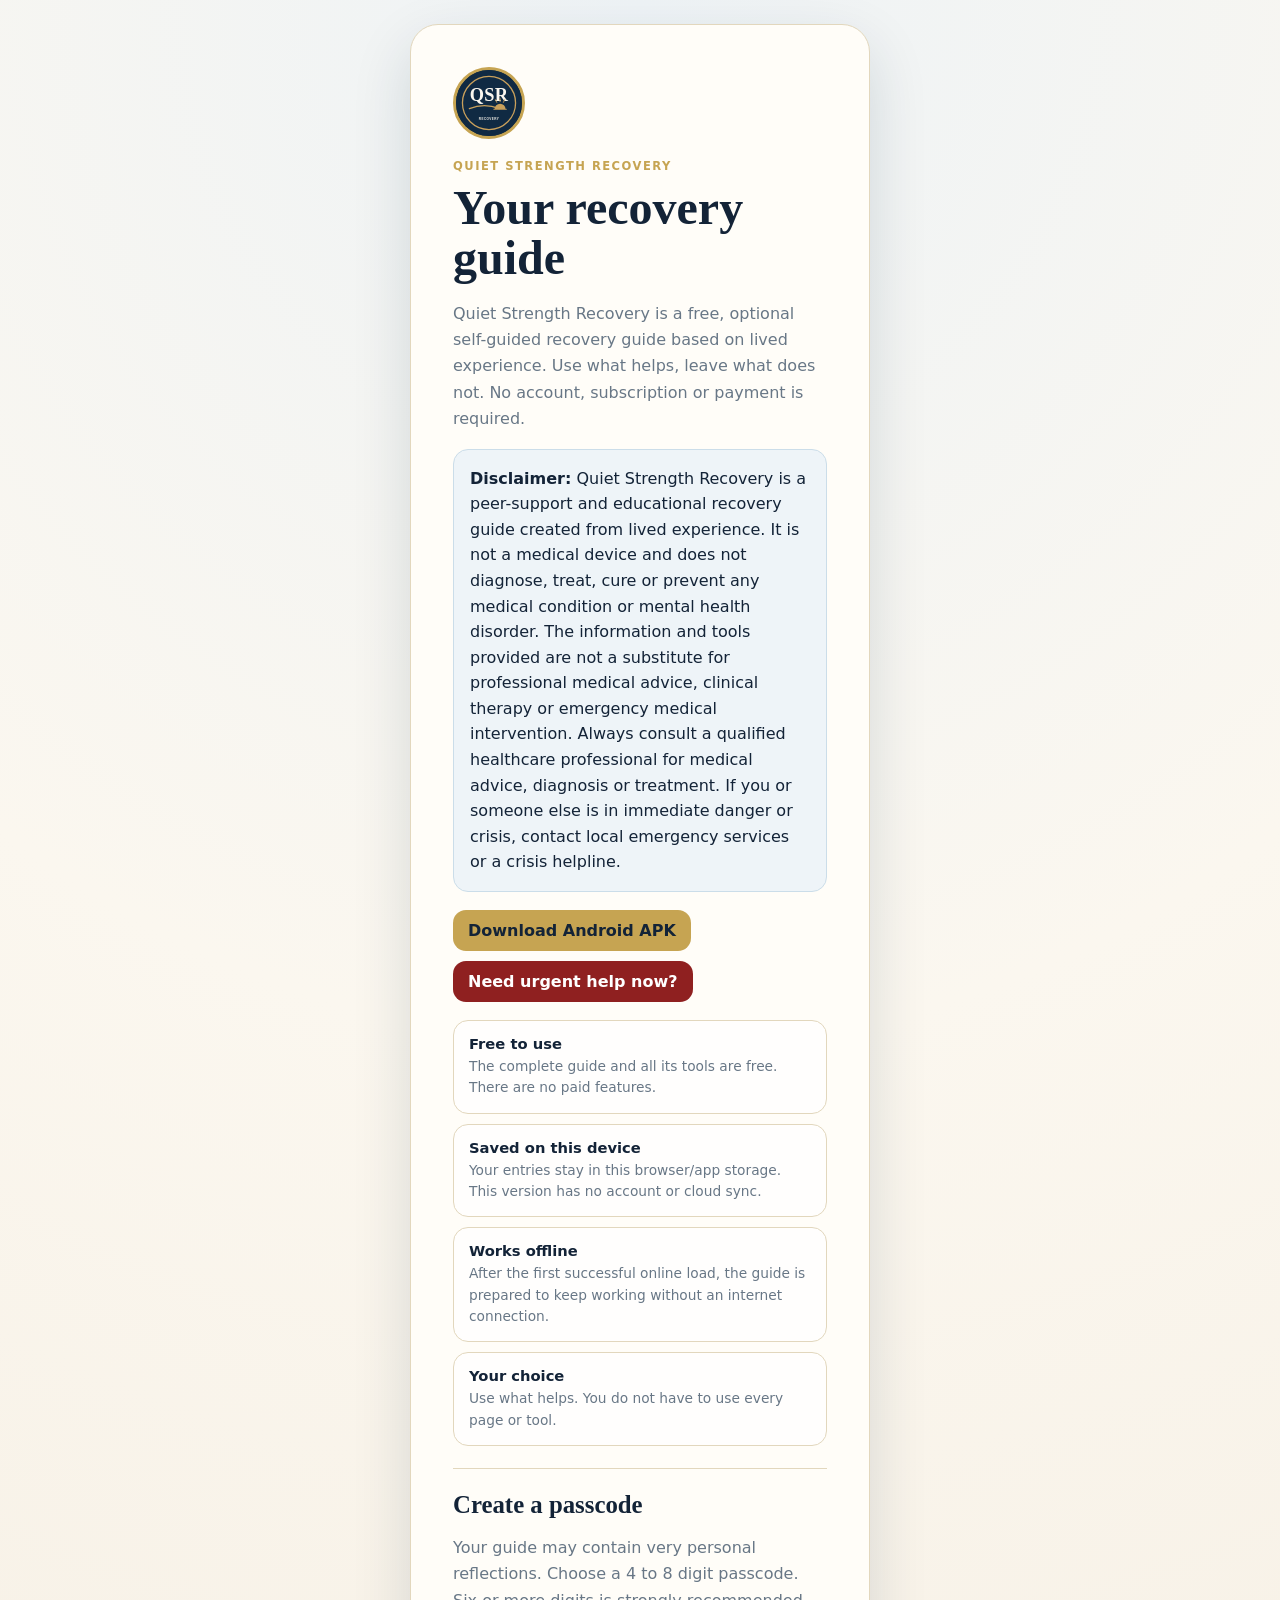
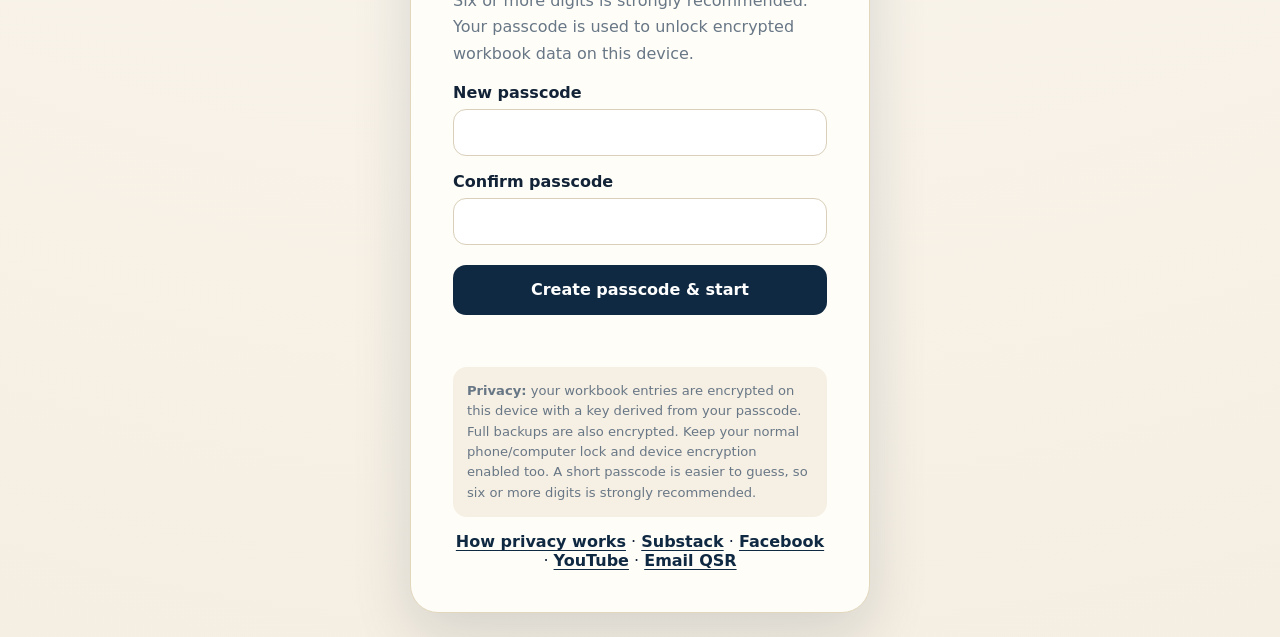
==== index.html @ 04037af2 "Open source QSR and add F-Droid metadata" ====
<!doctype html>
<html lang="en">
<head>
  <meta charset="utf-8" />
  <meta name="viewport" content="width=device-width, initial-scale=1, viewport-fit=cover" />
  <meta name="theme-color" content="#102A43" />
  <meta name="description" content="A free, optional self-guided recovery guide based on lived experience, with private on-device reflections, daily check-ins and practical tools." />
  <meta name="robots" content="index,follow" />
  <meta property="og:type" content="website" />
  <meta property="og:title" content="Quiet Strength Recovery — Free Recovery Guide" />
  <meta property="og:description" content="A free, optional self-guided recovery guide based on lived experience. Use what helps, leave what does not, at your own pace." />
  <meta name="twitter:card" content="summary" />
  <meta name="twitter:title" content="Quiet Strength Recovery — Free Recovery Guide" />
  <meta name="twitter:description" content="A free, optional self-guided recovery guide based on lived experience. Use what helps, leave what does not, at your own pace." />
  <meta name="referrer" content="no-referrer" />
  <title>Quiet Strength Recovery | Free Recovery Guide</title>
  <link rel="manifest" href="manifest.webmanifest" />
  <link rel="icon" href="assets/icon.svg" />
  <link rel="apple-touch-icon" href="assets/icon-192.png" />
  <link rel="stylesheet" href="styles.css" />
</head>
<body>
  <div id="app"></div>
  <noscript>This app needs JavaScript enabled.</noscript>
  <script src="app.js"></script>
</body>
</html>
---- styles.css ----
:root{
  --navy:#102942;--navy2:#173b5f;--ink:#132337;--muted:#687786;--cream:#fbf7ef;--paper:#fffdf8;
  --gold:#c6a452;--line:#e2d7bd;--blue:#e9f2f7;--green:#edf4ec;--rose:#f7ecec;--lav:#f1edf7;--sand:#f6efe3;
  --shadow:0 12px 32px rgba(16,41,66,.09);--radius:20px
}
*{box-sizing:border-box}html,body{margin:0;min-height:100%;background:var(--cream);color:var(--ink);font-family:Inter,ui-sans-serif,system-ui,-apple-system,BlinkMacSystemFont,"Segoe UI",sans-serif}
button,input,textarea,select{font:inherit}button{cursor:pointer}a{color:inherit}.app-shell{min-height:100vh;padding-bottom:88px}
.topbar{position:sticky;top:0;z-index:30;display:flex;align-items:center;justify-content:space-between;gap:12px;padding:14px clamp(16px,4vw,34px);background:rgba(251,247,239,.95);backdrop-filter:blur(14px);border-bottom:1px solid rgba(198,164,82,.22)}
.brand{display:flex;align-items:center;gap:12px;text-decoration:none}.brand-mark{width:42px;height:42px;border-radius:50%;display:grid;place-items:center;background:var(--navy);color:#fff;font-weight:800;letter-spacing:.5px;border:2px solid var(--gold);overflow:hidden}.brand-mark img{width:100%;height:100%;display:block;object-fit:cover}
.brand-title{font-family:Georgia,"Times New Roman",serif;font-weight:700;font-size:1.05rem;line-height:1.05}.brand-sub{font-size:.72rem;color:var(--muted);margin-top:3px}.top-actions{display:flex;align-items:center;gap:8px}.status-pill{font-size:.74rem;padding:7px 10px;border-radius:999px;background:#fff;border:1px solid var(--line);white-space:nowrap}.status-dot{display:inline-block;width:7px;height:7px;border-radius:50%;background:#4f7c50;margin-right:6px}
main{width:min(1140px,100%);margin:0 auto;padding:clamp(20px,4vw,46px)}.hero{background:linear-gradient(135deg,var(--navy),#1b4a74);color:#fff;border-radius:28px;padding:clamp(28px,6vw,64px);box-shadow:var(--shadow);position:relative;overflow:hidden}.hero:after{content:"";position:absolute;width:260px;height:260px;border-radius:50%;border:1px solid rgba(198,164,82,.42);right:-80px;top:-80px}.eyebrow{font-size:.72rem;font-weight:800;letter-spacing:.13em;text-transform:uppercase;color:var(--gold);margin-bottom:10px}.hero h1,.page-head h1{font-family:Georgia,"Times New Roman",serif;margin:.1em 0 .28em;line-height:1.05}.hero h1{font-size:clamp(2.25rem,7vw,4.7rem)}.hero p{max-width:720px;font-size:clamp(1rem,2.5vw,1.18rem);line-height:1.7;color:#e7eef4}.hero-quote{margin-top:20px;font-family:Georgia,"Times New Roman",serif;font-size:clamp(1.2rem,3vw,1.6rem);max-width:760px}.hero-actions{display:flex;flex-wrap:wrap;gap:10px;margin-top:24px}.hero-btn{padding:12px 16px;border-radius:13px;text-decoration:none;font-weight:800;background:#fff;color:var(--navy)}.hero-btn.alt{background:transparent;color:#fff;border:1px solid rgba(255,255,255,.38)}
.grid{display:grid;grid-template-columns:repeat(12,1fr);gap:16px;margin-top:20px}.card{background:var(--paper);border:1px solid var(--line);border-radius:var(--radius);padding:20px;box-shadow:0 7px 22px rgba(16,41,66,.05)}.card h2,.card h3{margin-top:0}.action-card{grid-column:span 4;min-height:165px;display:flex;flex-direction:column;justify-content:space-between;transition:.18s ease;text-decoration:none}.action-card:hover{transform:translateY(-2px);box-shadow:var(--shadow)}.action-card.primary{background:var(--navy);color:#fff;border-color:var(--navy)}.action-card.soft-blue{background:var(--blue)}.action-card.soft-green{background:var(--green)}.action-card.soft-lav{background:var(--lav)}.action-card.soft-rose{background:var(--rose)}.action-card.soft-sand{background:var(--sand)}.action-icon{font-size:1.5rem}.card-title{font-family:Georgia,"Times New Roman",serif;font-size:1.35rem;font-weight:700;margin:.25rem 0}.card-copy{color:var(--muted);font-size:.9rem;line-height:1.55}.primary .card-copy{color:#d8e4ee}.arrow{font-weight:800;color:var(--gold)}
.section-title{margin:42px 0 14px;font-family:Georgia,"Times New Roman",serif;font-size:1.8rem}.page-head{margin-bottom:24px}.page-head h1{font-size:clamp(2rem,6vw,3.5rem)}.page-head p{color:var(--muted);font-size:1rem;line-height:1.7;max-width:820px}.toolbar{display:flex;gap:10px;flex-wrap:wrap;margin:18px 0}.btn{border:0;border-radius:13px;padding:11px 15px;font-weight:750;background:var(--navy);color:#fff;text-decoration:none;display:inline-block}.btn.secondary{background:#fff;color:var(--ink);border:1px solid var(--line)}.btn.danger{background:#8f2f2f}.btn.gold{background:var(--gold);color:var(--ink)}.field{margin:16px 0}.field label{display:block;font-weight:800;margin-bottom:7px}.field small{display:block;color:var(--muted);margin:4px 0 8px;line-height:1.5}.field input,.field textarea,.field select{width:100%;border:1px solid #d9cfba;background:#fff;border-radius:13px;padding:13px;color:var(--ink);outline:none;transition:border .15s,box-shadow .15s}.field textarea{min-height:110px;resize:vertical;line-height:1.5}.field input:focus,.field textarea:focus,.field select:focus{border-color:var(--gold);box-shadow:0 0 0 3px rgba(198,164,82,.18)}
.tool-grid{display:grid;grid-template-columns:repeat(2,minmax(0,1fr));gap:16px}.brave-step{display:grid;grid-template-columns:52px 1fr;gap:13px;align-items:start}.brave-letter{width:48px;height:48px;border-radius:50%;display:grid;place-items:center;background:var(--navy);color:#fff;font-family:Georgia,serif;font-size:1.4rem;font-weight:800}.choice-grid{display:grid;grid-template-columns:repeat(2,minmax(0,1fr));gap:12px}.choice{border:1px solid var(--line);border-radius:15px;padding:14px;background:#fff}.choice input{margin-right:8px}.choice.checked{border-color:var(--gold);background:var(--sand)}.feeling-grid{di
splay:grid;grid-template-columns:repeat(3,1fr);gap:10px}.feeling-btn{padding:14px;border:1px solid var(--line);border-radius:14px;background:#fff;font-weight:800}.feeling-btn.active{background:var(--navy);color:#fff;border-color:var(--navy)}.subfeelings,.chip-row{display:flex;flex-wrap:wrap;gap:8px;margin-top:12px}.chip{border:1px solid var(--line);background:#fff;border-radius:999px;padding:8px 11px}.chip.active{background:var(--gold);border-color:var(--gold);color:#132337}.balance-layout{display:grid;grid-template-columns:minmax(300px,.9fr) minmax(300px,1.1fr);gap:24px;align-items:center}.wheel-wrap{display:grid;place-items:center}.wheel{width:min(100%,390px);aspect-ratio:1}.wheel text{font-size:10px;fill:var(--ink);font-weight:700}.wheel .ring{fill:none;stroke:#d8cfbd;stroke-width:1}.wheel .spoke{stroke:#d8cfbd;stroke-width:1}.wheel .shape{fill:rgba(16,41,66,.20);stroke:var(--navy);stroke-width:2}.wheel .point{fill:var(--gold);stroke:var(--navy);stroke-width:1.2}.balance-row{display:grid;grid-template-columns:130px 1fr 42px;align-items:center;gap:12px;margin:12px 0}.balance-row input[type=range]{width:100%;accent-color:var(--navy)}.balance-num{font-weight:800;text-align:center;background:#fff;border:1px solid var(--line);border-radius:10px;padding:6px}
.support-map{position:relative;min-height:650px;margin-top:20px}.support-center{position:absolute;left:50%;top:50%;transform:translate(-50%,-50%);width:150px;height:150px;border-radius:50%;display:grid;place-items:center;text-align:center;background:var(--navy);color:#fff;border:3px solid var(--gold);z-index:2;font-family:Georgia,serif}.support-node{position:absolute;width:220px}.node-1{left:50%;top:2%;transform:translateX(-50%)}.node-2{right:3%;top:18%}.node-3{right:0;top:43%}.node-4{right:12%;bottom:5%}.node-5{left:12%;bottom:5%}.node-6{left:0;top:43%}.node-7{left:3%;top:18%}.node-8{left:50%;bottom:0;transform:translateX(-50%)}.support-node input{width:100%;border:1px solid var(--line);background:#fff;border-radius:13px;padding:12px}.support-node label{display:block;font-size:.78rem;font-weight:800;margin:0 0 6px}.list{display:grid;gap:10px}.list-item{display:flex;justify-content:space-between;align-items:center;gap:12px;padding:15px 17px;background:#fff;border:1px solid var(--line);border-radius:14px;text-decoration:none}.list-item:hover{border-color:var(--gold)}.list-number{width:32px;height:32px;border-radius:50%;display:grid;place-items:center;background:var(--navy);color:#fff;font-weight:800;flex:0 0 auto}.list-main{flex:1}.list-title{font-weight:800}.list-meta{font-size:.8rem;color:var(--muted);margin-top:3px}.notice{padding:16px;border-radius:15px;background:#eef4f8;border:1px solid #cbdde9;line-height:1.6;color:var(--ink)}.safety{background:var(--navy);color:#fff;border-radius:16px;padding:16px;line-height:1.55}.quote{font-family:Georgia,"Times New Roman",serif;font-size:1.25rem;border-left:4px solid var(--gold);padding-left:16px;line-height:1.5}.mini-quote{font-family:Georgia,"Times New Roman",serif;font-size:1.05rem;line-height:1.55}.divider{height:1px;background:var(--line);margin:22px 0}.tag{display:inline-flex;align-items:center;border-radius:999px;background:var(--green);padding:6px 9px;font-size:.75rem;font-weight:800;margin:3px}.tag.amber{background:var(--sand)}.tag.red{background:var(--rose)}
.dashboard{display:grid;grid-template-columns:1.15fr .85fr;gap:16px;margin-top:20px}.dash-stack{display:grid;gap:16px}.snapshot{background:var(--paper);border:1px solid var(--line);border-radius:var(--radius);padding:20px}.snapshot h3{font-family:Georgia,serif;font-size:1.4rem;margin:0 0 6px}.snapshot-value{font-size:1.4rem;font-weight:850;margin:12px 0}.empty{color:var(--muted);line-height:1.6}.recent-links{display:flex;flex-wrap:wrap;gap:8px;margin-top:12px}.recent-link{padding:9px 11px;border-radius:999px;border:1px solid var(--line);background:#fff;text-decoration:none;font-size:.84rem;font-weight:750}.progress-free{padding:14px;border-radius:15px;background:var(--green);line-height:1.6}.history-card{display:grid;grid-template-columns:110px 1fr auto;gap:14px;align-items:center;padding:15px 17px;background:#fff;border:1px solid var(--line);border-radius:14px;text-decoration:none}.history-date{font-weight:850}.history-summary{color:var(--muted);font-size:.88rem;white-space:nowrap;overflow:hidden;text-overflow:ellipsis}.page-grid{display:grid;grid-template-columns:repeat(2,minmax(0,1fr));gap:16px}.info-panel{padding:18px;border-radius:16px;background:#fff;border:1px solid var(--line)}.info-panel h3{font-family:Georgia,serif;margin-top:0}.info-panel p,.info-panel li{line-height:1.6}.sequence{display:flex;gap:7px;flex-wrap:wrap;align-items:center;margin:14px 0}.sequence span{padding:9px 11px;border-radius:999px;background:var(--blue);font-weight:800;font-size:.8rem}.sequence b{color:var(--gold)}.roles-grid,.values-grid{display:grid;grid-template-columns:repeat(2,minmax(0,1fr));gap:12px}.role-card{border:1px solid var(--line);background:#fff;border-radius:15px;padding:15px}.role-card h4{margin:0 0 7px;font-family:Georgia,serif;font-size:1.15rem}.role-card p{margin:0;color:var(--muted);font-size:.88rem;line-height:1.5}.category-grid{display:grid;grid-template-columns:repeat(2,minmax(0,1fr));gap:12px}.category-box{background:#fff;border:1px solid var(--line);border-radius:14px;padding:14px}.category-box label{font-weight:800;display:block;margin-bottom:7px}.category-box input{width:100%;border:0;border-top:1px solid var(--line);padding:10px 0 0;outline:none;background:transparent}.ground-options{display:grid;grid-template-columns:repeat(2,minmax(0,1fr));gap:12px}.ground-card{border:1px solid var(--line);border-radius:15px;padding:15px;background:#fff}.ground-card h4{margin:0 0 7px}.ground-card p{margin:0;color:var(--muted);line-height:1.5}.help-now{background:linear-gradient(135deg,#6f2525,#934444);color:#fff;border-radius:24px;padding:26px}.help-now h2{font-family:Georgia,serif;font-size:2rem;margin-top:0}.help-now p{line-height:1.65}.help-actions{display:grid;grid-template-columns:repeat(2,minmax(0,1fr));gap:12px;margin-top:18px}.help-action{background:#fff;color:var(--ink);border-radius:14px;padding:15px;text-decoration:none;font-weight:800}.help-action small{display:block;color:var(--muted);font-weight:500;margin-top:4px;line-height:1.4}.pdf-frame{width:100%;height:75vh;border:1px solid var(--line);border-radius:18px;background:#fff}
.bottom-nav{position:fixed;bottom:0;left:0;right:0;z-index:40;display:grid;grid-template-columns:repeat(5,1fr);background:rgba(255,253,248,.97);backdrop-filter:blur(14px);border-top:1px solid var(--line);padding:8px max(8px,env(safe-area-inset-right)) calc(8px + env(safe-area-inset-bottom)) max(8px,env(safe-area-inset-left))}.nav-btn{text-decoration:none;text-align:center;font-size:.7rem;color:var(--muted);padding:7px 3px;border-radius:12px}.nav-btn b{display:block;font-size:1.15rem;margin-bottom:3px}.nav-btn.active{background:var(--navy);color:#fff}.footer{margin:42px 0 70px;color:var(--muted);font-size:.8rem;text-align:center;line-height:1.6}
@media(max-width:880px){.action-card{grid-column:span 6}.tool-grid,.dashboard,.balance-layout,.page-grid{grid-template-columns:1fr}.support-map{min-height:auto;display:grid;grid-template-columns:1fr;gap:10px}.support-center,.support-node{position:static;transform:none;width:auto}.support-center{height:auto;border-radius:18px;padding:18px}.roles-grid,.values-grid,.category-grid,.ground-options{grid-template-columns:1fr 1fr}.feeling-grid{grid-template-columns:repeat(2,1fr)}}
@media(max-width:560px){main{padding:18px 14px 30px}.topbar{padding:10px 12px}.brand-sub{display:none}.status-pill{font-size:.64rem;padding:6px 8px}.action-card{grid-column:span 12}.hero{border-radius:22px;padding:28px 20px}.choice-grid,.roles-grid,.values-grid,.category-grid,.ground-options,.help-actions{grid-template-columns:1fr}.balance-row{grid-template-columns:92px 1fr 38px}.history-card{grid-template-columns:1fr auto}.history-summary{grid-column:1/-1}.top-actions .btn{display:none}}
@media print{.topbar,.bottom-nav,.toolbar{display:none!important}.app-shell{padding:0}main{width:100%;padding:0}.card{box-shadow:none}}

/* v1.0 daily archive + accessibility */
.complete-panel{margin-top:26px;padding:20px;border:2px solid var(--gold);border-radius:18px;background:linear-gradient(135deg,#fffaf0,var(--sand));display:flex;align-items:center;justify-content:space-between;gap:18px}.complete-panel h3{margin:.1rem 0 .4rem;font-family:Georgia,serif;font-size:1.45rem}.complete-panel p{margin:0;color:var(--muted);line-height:1.55;max-width:680px}
.history-card.completed{border-left:5px solid #5b8159}.history-date small{display:block;color:var(--muted);font-weight:500;font-size:.72rem;margin-top:4px}.history-status{display:inline-block;border-radius:999px;padding:5px 8px;font-size:.7rem;font-weight:850;margin-bottom:5px}.history-status.done{background:var(--green)}.history-status.draft{background:var(--sand)}.history-actions{display:flex;gap:8px;flex-wrap:wrap;justify-content:flex-end}.history-actions .btn{padding:8px 10px;font-size:.78rem}.archive-search{max-width:620px}
.daily-report{background:#fff;border:1px solid var(--line);border-radius:24px;padding:clamp(22px,5vw,52px);box-shadow:var(--shadow);max-width:880px;margin:0 auto}.report-brand{display:flex;gap:16px;align-items:center;padding-bottom:18px;border-bottom:2px solid var(--gold)}.report-brand h2{font-family:Georgia,serif;font-size:2rem;margin:0}.report-meta{display:flex;flex-wrap:wrap;justify-content:space-between;gap:8px;padding:16px 0;border-bottom:1px solid var(--line);color:var(--muted)}.report-meta strong{color:var(--ink)}.report-block{padding:17px 0;border-bottom:1px solid var(--line)}.report-block h3{font-family:Georgia,serif;margin:0 0 8px;font-size:1.15rem}.report-block p{margin:0;line-height:1.7;white-space:normal}.report-block ol{margin:.4rem 0 0;padding-left:1.3rem;line-height:1.8}.report-chips{display:flex;flex-wrap:wrap;gap:7px}.report-chips span{padding:7px 9px;border-radius:999px;background:var(--sand);font-size:.8rem;font-weight:750}.report-footer{padding-top:22px;font-family:Georgia,serif;font-size:1.12rem;text-align:center;color:var(--navy)}
html[data-textsize="large"]{font-size:112.5%}html[data-textsize="xlarge"]{font-size:125%}.high-contrast{--ink:#000;--muted:#333;--cream:#fff;--paper:#fff;--line:#777;--navy:#06192b;--gold:#9b7412}.high-contrast input,.high-contrast textarea,.high-contrast .card,.high-contrast .snapshot{border-width:2px}
@media(prefers-reduced-motion:reduce){*{scroll-behavior:auto!important;transition:none!important;animation:none!important}}
@media(max-width:700px){.complete-panel{align-items:stretch;flex-direction:column}.complete-panel .btn{width:100%}.history-actions{justify-content:flex-start}.report-meta{flex-direction:column}}
@media print{body{background:#fff}.daily-report{border:0;box-shadow:none;max-width:none;padding:0}.footer{display:none!important}.page-head{display:none}.no-print{display:none!important}}


/* v1.1 — always-available workbook Previous / Next navigation */
.workbook-pager{margin:28px 0 18px;padding:14px;border:1px solid var(--line);border-radius:18px;background:rgba(255,253,248,.98);box-shadow:0 8px 24px rgba(16,41,66,.08)}
.pager-progress{text-align:center;color:var(--muted);font-size:.76rem;font-weight:850;letter-spacing:.04em;text-transform:uppercase;margin-bottom:10px}
.pager-buttons{display:grid;grid-template-columns:1fr 1.2fr;gap:10px}
.pager-btn{display:flex;align-items:center;gap:12px;min-height:64px;padding:11px 14px;border-radius:14px;text-decoration:none;border:1px solid var(--line);background:#fff;color:var(--ink)}
.pager-btn.next{justify-content:space-between;background:var(--navy);color:#fff;border-color:var(--navy)}
.pager-btn.previous{justify-content:flex-start}
.pager-btn small{display:block;font-size:.68rem;font-weight:800;letter-spacing:.06em;text-transform:uppercase;opacity:.72;margin-bottom:2px}
.pager-btn strong{display:block;font-family:Georgia,"Times New Roman",serif;font-size:1rem;line-height:1.15}
.pager-arrow{font-size:1.45rem;font-weight:900;line-height:1;color:var(--gold)}
.pager-btn.next .pager-arrow{color:var(--gold)}
.pager-btn:hover{border-color:var(--gold);transform:translateY(-1px)}
@media(max-width:560px){.workbook-pager{position:sticky;bottom:76px;z-index:35;margin-left:-4px;margin-right:-4px;padding:9px;border-radius:16px}.pager-progress{margin-bottom:7px}.pager-buttons{grid-template-columns:.82fr 1.18fr;gap:7px}.pager-btn{min-height:58px;padding:9px 10px;gap:8px}.pager-btn strong{font-size:.88rem}.pager-arrow{font-size:1.2rem}}

/* v1.2 QA — keyboard focus */
a:focus-visible,button:focus-visible,input:focus-visible,textarea:focus-visible,select:focus-visible{
  outline:3px solid var(--gold);
  outline-offset:3px;
}


/* v1.3 — privacy passcode lock */
.auth-shell{min-height:100vh;display:grid;place-items:center;padding:24px;background:radial-gradient(circle at top,#eef3f6 0,#fbf7ef 45%,#f5eee2 100%)}
.auth-card{width:min(460px,100%);background:var(--paper);border:1px solid var(--line);border-radius:28px;padding:clamp(24px,6vw,42px);box-shadow:0 22px 60px rgba(16,41,66,.14);text-align:left}
.auth-card h1{font-family:Georgia,"Times New Roman",serif;font-size:clamp(2rem,7vw,3rem);line-height:1.05;margin:.12em 0 .35em}
.auth-card>p{color:var(--muted);line-height:1.65}
.auth-mark{width:72px;height:72px;border-radius:50%;display:grid;place-items:center;background:var(--navy);color:#fff;border:3px solid var(--gold);font-family:Georgia,serif;font-weight:800;font-size:1.35rem;margin-bottom:20px;position:relative;overflow:hidden}.auth-mark img{width:100%;height:100%;display:block;object-fit:cover}
.auth-mark.locked:after{content:"🔒";position:absolute;transform:translate(28px,25px);font-family:system-ui;font-size:1rem;background:#fff;border:1px solid var(--line);border-radius:50%;width:30px;height:30px;display:grid;place-items:center}
.auth-primary{width:100%;min-height:50px;margin-top:4px}
.auth-error{min-height:1.4em;color:#8f2f2f;font-weight:700;font-size:.9rem;line-height:1.45;margin:12px 0 0}
.auth-note{margin-top:20px;padding:14px;border-radius:14px;background:var(--sand);color:var(--muted);font-size:.82rem;line-height:1.55}
.link-button{display:block;margin:12px auto 0;border:0;background:transparent;color:var(--navy);font-weight:800;text-decoration:underline;padding:8px}
.lock-button{border:1px solid var(--line);background:#fff;color:var(--ink);border-radius:12px;padding:9px 11px;font-weight:800;white-space:nowrap}
.lock-button:hover{border-color:var(--gold)}
@media(max-width:560px){.lock-button span{display:none}.lock-button{padding:8px 10px}.auth-shell{padding:14px}.auth-card{border-radius:22px}}


/* v1.4 — client delivery and install experience */
.client-auth{max-width:680px}
.first-use-points,.privacy-list{display:grid;gap:10px;margin:18px 0}
.first-use-points>div,.privacy-list>div{display:grid;gap:4px;padding:14px 15px;border:1px solid var(--line);border-radius:15px;background:rgba(255,255,255,.72)}
.first-use-points strong,.privacy-list strong{font-size:.92rem}
.first-use-points span,.privacy-list span{font-size:.86rem;line-height:1.55;color:var(--muted)}
.auth-divider{height:1px;background:var(--line);margin:22px 0}
.auth-card h2{font-family:Georgia,"Times New Roman",serif;margin:0 0 8px;font-size:1.55rem}
.auth-links{margin-top:15px;text-align:center}
.auth-links a,.client-privacy-link a{color:var(--navy);font-weight:800;text-decoration-thickness:1px;text-underline-offset:3px}
.install-panel,.client-ready{margin:22px 0;background:linear-gradient(135deg,#eef5f8,#fffdf8);border:1px solid #c9dce6;border-radius:20px;padding:20px;box-shadow:0 7px 22px rgba(16,41,66,.04)}
.install-panel h3{font-family:Georgia,"Times New Roman",serif;font-size:1.35rem;margin:.15rem 0 .5rem}
.install-panel p,.client-ready p{color:var(--muted);line-height:1.6;margin:.35rem 0}
.install-steps{display:flex;flex-wrap:wrap;gap:8px;margin-top:12px}
.install-steps span{background:white;border:1px solid var(--line);border-radius:999px;padding:8px 11px;font-size:.8rem;font-weight:800}
.client-ready{display:grid;grid-template-columns:48px 1fr;gap:14px;align-items:start;background:var(--green);border-color:#cfe1cd}
.client-ready-icon{width:44px;height:44px;border-radius:50%;display:grid;place-items:center;background:var(--navy);color:white;font-weight:900}
.client-privacy-link{margin:4px 0 22px;text-align:center}
.footer a{color:inherit;text-decoration:underline;text-underline-offset:3px}
.btn:disabled{opacity:.55;cursor:not-allowed}
@media(max-width:560px){
  .first-use-points>div,.privacy-list>div{padding:12px}
  .install-panel,.client-ready{padding:16px;border-radius:17px}
  .client-ready{grid-template-columns:40px 1fr}
  .client-ready-icon{width:38px;height:38px}
}

.urgent-support{margin:18px 0;padding:22px;border:2px solid #d9a2a2;background:#fff8f7;color:#291d1d;line-height:1.65}
.urgent-support .eyebrow{color:#7c2929}
.urgent-support h2{margin:.15rem 0 .5rem;font-family:Georgia,"Times New Roman",serif;font-size:1.55rem}
.urgent-support h3{margin:14px 0 4px;font-size:1.05rem}
.urgent-support p{margin:8px 0}
.urgent-actions{display:flex;flex-wrap:wrap;gap:10px;margin:12px 0}
.urgent-actions .btn{min-height:48px;display:inline-flex;align-items:center;justify-content:center}
.btn.emergency-btn{background:#8f2020;color:#fff}
.btn.urgent-secondary{background:#102942;color:#fff}
.urgent-divider{height:1px;background:#e4cccc;margin:16px 0}
.urgent-small{font-size:.88rem;color:#493d3d}
.urgent-country-field{display:grid;gap:7px;margin:16px 0 10px}
.urgent-country-field label{font-weight:800}
.urgent-country-field select{width:100%;min-height:48px;padding:10px 12px;border:2px solid #ad8585;border-radius:10px;background:#fff;color:#291d1d;font:inherit}
.urgent-country-panel{margin:10px 0;padding:16px;border:1px solid #ead7d7;border-radius:12px;background:#fff}
.urgent-country-panel h3:first-child{margin-top:0}
.urgent-country-panel .urgent-actions{margin:10px 0}
.urgent-country-panel .urgent-links{font-size:.93rem}
.urgent-screen{width:min(840px,100%);margin:0 auto;padding:clamp(18px,4vw,38px)}
.urgent-back{display:inline-block;margin:0 0 14px;font-weight:750;text-underline-offset:3px}
.urgent-screen-card{padding:clamp(20px,5vw,40px);border-radius:22px;background:#fffdf8;box-shadow:var(--shadow)}
.urgent-screen-card>h1{font-family:Georgia,"Times New Roman",serif;font-size:clamp(2rem,7vw,3.2rem);margin:.2rem 0 1rem}
.urgent-screen .urgent-support{margin:0}
@media(max-width:560px){.urgent-actions{display:grid;grid-template-columns:1fr 1fr}.urgent-actions .btn{width:100%;min-height:52px}.urgent-screen{padding:14px}.urgent-screen-card{padding:18px;border-radius:16px}.urgent-support{padding:17px}}

.recovery-grid{display:grid;grid-template-columns:minmax(0,1.15fr) minmax(0,.85fr);gap:18px;margin:18px 0}
.recovery-summary{display:grid;gap:14px}
.sober-badge{display:grid;place-items:center;text-align:center;min-height:170px;padding:24px;border:2px solid var(--line);border-radius:24px;background:var(--paper)}
.sober-badge strong{font-family:Georgia,"Times New Roman",serif;font-size:clamp(2.2rem,8vw,4.4rem);line-height:1}
.sober-badge span{margin-top:10px;font-weight:700;opacity:.78}
.sober-badge.unset strong{font-size:clamp(1.6rem,5vw,2.4rem)}
.small-note{font-size:.9rem;line-height:1.55;opacity:.78}
.progress-stats{display:grid;grid-template-columns:repeat(2,minmax(0,1fr));gap:10px;margin:14px 0}
.progress-stats>div{display:grid;gap:3px;padding:14px;border:1px solid var(--line);border-radius:14px;background:var(--paper)}
.progress-stats strong{font-size:1.45rem}
.progress-stats span{font-size:.85rem;opacity:.75}
.milestone-grid{display:grid;grid-template-columns:repeat(auto-fit,minmax(210px,1fr));gap:12px;margin:12px 0 22px}
.milestone-card{display:grid;grid-template-columns:auto 1fr;gap:12px;align-items:center;padding:16px;border:1px solid var(--line);border-radius:16px;background:var(--card)}
.milestone-card .btn{grid-column:1/-1;justify-self:start}
.milestone-card.locked{opacity:.56}
.milestone-medal{display:grid;place-items:center;width:48px;height:48px;border:2px solid currentColor;border-radius:50%;font-size:1.5rem;font-weight:900}
.milestone-card strong,.milestone-card span{display:block}
.milestone-card span{margin-top:3px;font-size:.86rem;opacity:.72}
.storage-cleanup{margin-top:18px}
.certificate-actions{max-width:900px;margin:0 auto 16px}
.certificate-page{max-width:900px;margin:0 auto;padding:clamp(28px,7vw,72px);text-align:center;border:3px double var(--ink);background:var(--paper);box-shadow:var(--shadow)}
.certificate-mark,.certificate-seal{display:grid;place-items:center;margin:0 auto 18px;width:72px;height:72px;border:2px solid currentColor;border-radius:50%;font-family:Georgia,"Times New Roman",serif;font-size:1.7rem;font-weight:900}
.certificate-page h1{font-family:Georgia,"Times New Roman",serif;font-size:clamp(2rem,7vw,3.8rem);margin:.3rem 0 1.5rem}
.certificate-lead{font-size:1.05rem;opacity:.78}
.certificate-name{font-family:Georgia,"Times New Roman",serif;font-size:clamp(1.8rem,6vw,3.2rem);margin:14px 0}
.certificate-milestone{font-family:Georgia,"Times New Roman",serif;font-size:clamp(2rem,7vw,4rem);font-weight:800;margin:12px 0}
.certificate-days{font-size:1.15rem;font-weight:800}
.certificate-note{max-width:620px;margin:24px auto 0;font-size:.82rem;line-height:1.5;opacity:.7}
@media(max-width:720px){.recovery-grid{grid-template-columns:1fr}.progress-stats{grid-template-columns:1fr 1fr}.milestone-grid{grid-template-columns:1fr}}
@media print{.topbar,.bottom-nav,.footer,.certificate-actions{display:none!important}.app-shell main{padding:0!important}.certificate-page{box-shadow:none;max-width:none;min-height:92vh;display:flex;flex-direction:column;justify-content:center}}
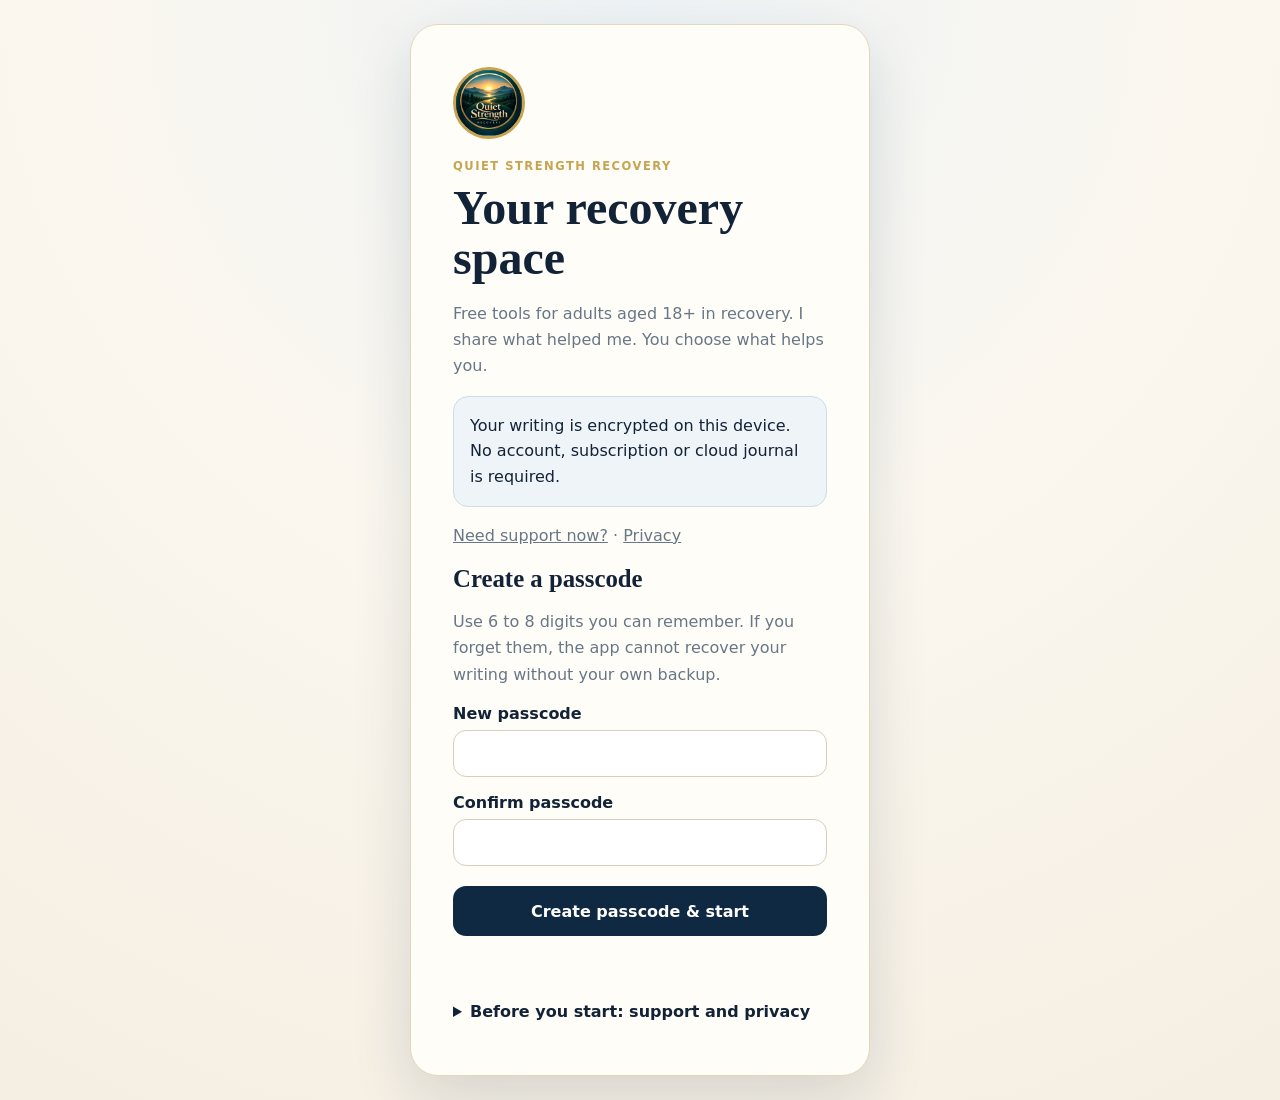
==== commit 8cf54af6: "Add mobile reading, video and coffee-finder navigation v1.10" ====
--- a/index.html
+++ b/index.html
@@ -18,10 +18,12 @@
   <link rel="icon" href="assets/icon.svg" />
   <link rel="apple-touch-icon" href="assets/icon-192.png" />
   <link rel="stylesheet" href="styles.css" />
+  <link rel="stylesheet" href="explore.css" />
 </head>
 <body>
   <div id="app"></div>
   <noscript>This app needs JavaScript enabled.</noscript>
+  <script src="explore.js"></script>
   <script src="app.js"></script>
 </body>
 </html>
--- a/styles.css
+++ b/styles.css
@@ -149,3 +149,6 @@
 .certificate-note{max-width:620px;margin:24px auto 0;font-size:.82rem;line-height:1.5;opacity:.7}
 @media(max-width:720px){.recovery-grid{grid-template-columns:1fr}.progress-stats{grid-template-columns:1fr 1fr}.milestone-grid{grid-template-columns:1fr}}
 @media print{.topbar,.bottom-nav,.footer,.certificate-actions{display:none!important}.app-shell main{padding:0!important}.certificate-page{box-shadow:none;max-width:none;min-height:92vh;display:flex;flex-direction:column;justify-content:center}}
+
+/* Hide private pages while the browser reports backgrounding. */
+.privacy-cover{position:fixed;inset:0;z-index:99999;background:#102a43;display:grid;place-items:center;color:#fff}.privacy-cover-mark{display:grid;justify-items:center;gap:18px;font-weight:700}.privacy-cover-mark img{width:72px;height:72px}.privacy-obscured .app-shell{visibility:hidden}.save-warning{white-space:normal!important;max-width:190px;background:#fff0ef!important;color:#8b2020!important;border:1px solid #ae4949!important;font-weight:700}.auth-details{margin-top:22px}.auth-details summary{cursor:pointer;font-weight:700;padding:12px 0}.auth-details p{line-height:1.6}
--- a/explore.css
+++ b/explore.css
@@ -0,0 +1,14 @@
+/* Clear mobile paths through QSR's existing recovery and family tools. */
+.explore-page-head{margin:0 0 24px}.explore-back{display:inline-flex;min-height:44px;align-items:center;color:var(--muted);font-weight:650;text-decoration:none}.explore-page-head h1{font-family:Georgia,serif;font-size:clamp(1.8rem,5vw,2.65rem);line-height:1.15;margin:.2em 0 .45em;text-wrap:balance}.explore-page-head>p:last-child{max-width:64ch;color:var(--muted);line-height:1.65}.explore-section-heading{display:flex;justify-content:space-between;align-items:center;gap:12px;margin:22px 0 12px}.explore-section-heading h2{margin:0;font-size:1.12rem}.explore-section-heading>span{font-size:.78rem;color:var(--muted)}
+.explore-shortcuts{display:grid;grid-template-columns:repeat(4,minmax(0,1fr));gap:12px}.explore-tile{display:flex;flex-direction:column;align-items:flex-start;gap:8px;min-height:174px;padding:18px;background:var(--paper);border:1px solid var(--line);border-radius:20px;text-decoration:none;box-shadow:0 4px 14px rgba(0,0,0,.03)}.explore-tile>svg{height:26px;width:26px;color:var(--navy)}.explore-tile strong{font-size:1rem;line-height:1.25;color:var(--ink)}.explore-tile>span{font-size:.8rem;line-height:1.45;color:var(--muted)}.explore-tile small{margin-top:auto;display:flex;align-items:center;gap:6px;font-size:.74rem;color:var(--navy);font-weight:750}.explore-tile small svg{width:15px;height:15px}.explore-tile.read{background:var(--blue)}.explore-tile.write{background:var(--paper)}.explore-tile.watch{background:var(--lav)}.explore-tile.coffee{background:var(--green)}
+.explore-day-tabs{display:flex;gap:6px;background:var(--paper);border:1px solid var(--line);padding:6px;border-radius:15px;margin:18px 0}.explore-day-tabs a{display:flex;align-items:center;justify-content:center;gap:6px;flex:1;min-height:44px;font-size:.84rem;font-weight:750;text-decoration:none;border-radius:10px;line-height:1.25;text-align:center}.explore-day-tabs svg{width:17px;height:17px;flex:none}.explore-day-tabs a[aria-current]{background:var(--navy);color:#fff}
+.explore-date-nav{display:grid;grid-template-columns:1fr minmax(135px,1.5fr) 1fr;gap:8px;align-items:end;max-width:640px;margin:auto}.explore-date-nav>a{min-height:46px;display:flex;align-items:center;justify-content:center;background:var(--paper);border:1px solid var(--line);border-radius:12px;text-decoration:none;font-size:.85rem;font-weight:700}.explore-date-nav label{display:grid;gap:5px;color:var(--muted);font-size:.76rem}.explore-date-nav input{width:100%;min-height:46px;min-width:0;padding:9px;border:1px solid var(--line);border-radius:12px;background:var(--paper);color:var(--ink);font:inherit;font-size:1rem}.explore-today{display:block;min-height:44px;text-align:center;padding:12px;font-size:.84rem;color:var(--navy)}
+.explore-reading{max-width:760px;margin:8px auto 24px;background:var(--paper);border:1px solid var(--line);border-radius:22px;padding:clamp(20px,4vw,38px)}.explore-reading-label{color:var(--muted);font-size:.76rem!important;letter-spacing:.03em}.explore-reading h2{font-family:Georgia,serif;font-size:clamp(1.65rem,4vw,2.15rem);line-height:1.2;margin:.65em 0}.explore-reading>p{font-size:1.08rem;line-height:1.85;max-width:65ch}.explore-reading-quote{font-family:Georgia,serif;color:var(--navy);font-size:1.25rem!important;line-height:1.55!important}.explore-action{padding:18px;background:var(--green);border-left:3px solid var(--navy);border-radius:4px 14px 14px 4px;margin:22px 0}.explore-action h3{font-size:.9rem;margin:0 0 7px}.explore-action p{margin:0;line-height:1.7}.explore-prompt{font-size:.92rem!important;color:var(--muted)}.explore-official-readings{max-width:760px;margin:26px auto}.explore-official-readings>h2{font-size:1.2rem}.explore-official{display:grid;gap:5px;padding:17px;margin:10px 0;min-height:76px;border:1px solid var(--line);border-radius:15px;background:var(--paper);text-decoration:none}.explore-official strong{font-size:.98rem}.explore-official span{font-size:.82rem;line-height:1.5;color:var(--muted)}.explore-note{font-size:.84rem;line-height:1.65;color:var(--muted);max-width:74ch;margin:18px 0}
+.explore-link-grid,.explore-place-grid{display:grid;grid-template-columns:repeat(2,minmax(0,1fr));gap:12px}.explore-link-grid>a{padding:20px;display:grid;gap:9px;border:1px solid var(--line);border-radius:18px;background:var(--paper);text-decoration:none}.explore-link-grid svg{height:26px;width:26px;color:var(--navy)}.explore-link-grid span{font-size:.85rem;line-height:1.5;color:var(--muted)}.explore-location{padding:20px;background:var(--paper);border:1px solid var(--line);border-radius:18px;margin:0 0 16px}.explore-location label{display:block;font-weight:750;margin-bottom:10px}.explore-location label span{font-size:.83rem;color:var(--muted);font-weight:400}.explore-location input,.explore-media-controls input,.explore-tool-finder input{width:100%;font-size:16px;min-height:50px;border:1px solid var(--line);border-radius:12px;background:var(--paper);padding:13px;color:var(--ink);margin-top:7px}.explore-location p{font-size:.8rem;line-height:1.6;color:var(--muted);margin-bottom:0}.explore-place{display:flex;align-items:flex-start;gap:15px;padding:20px;background:var(--paper);border:1px solid var(--line);border-radius:18px;text-decoration:none}.explore-place>svg{width:30px;height:30px;color:var(--navy);flex:none}.explore-place h2{font-size:1.05rem;margin:0 0 8px}.explore-place p{font-size:.85rem;line-height:1.5;margin:0 0 12px;color:var(--muted)}.explore-place span{font-size:.82rem;font-weight:750;color:var(--navy)}
+.explore-media-controls{max-width:720px}.explore-media-controls label,.explore-tool-finder label{font-weight:750;display:block}.explore-filters{display:flex;gap:7px;flex-wrap:wrap;margin:14px 0}.explore-filters button{background:var(--paper);border:1px solid var(--line);border-radius:30px;min-height:44px;padding:9px 15px;font-size:.85rem;color:var(--ink);font-weight:650}.explore-filters button[aria-pressed=true]{background:var(--navy);border-color:var(--navy);color:#fff}.explore-result-count{font-size:.8rem;color:var(--muted);margin:16px 0}.explore-video-grid{display:grid;grid-template-columns:repeat(2,minmax(0,1fr));gap:14px}.explore-video{padding:22px;background:var(--paper);border:1px solid var(--line);border-radius:20px;display:flex;flex-direction:column;align-items:flex-start}.explore-video-top{display:flex;align-items:center;gap:9px;color:var(--navy);font-size:.78rem;font-weight:750}.explore-video-top svg{width:24px;height:24px;flex:none}.explore-video h2{font-size:1.17rem;line-height:1.4;margin:14px 0 8px}.explore-video p{font-size:.9rem;line-height:1.6;color:var(--muted);margin:0 0 20px}.explore-video .btn{margin-top:auto;min-height:46px}.explore-empty,.explore-loading{background:var(--paper);padding:24px;border:1px solid var(--line);border-radius:16px;line-height:1.65}.explore-tool-list{display:grid;grid-template-columns:repeat(2,minmax(0,1fr));gap:10px}.explore-tool-item{position:relative;display:grid;gap:5px;padding:16px 40px 16px 16px;min-height:78px;border:1px solid var(--line);border-radius:14px;background:var(--paper);text-decoration:none}.explore-tool-item span{font-size:.8rem;line-height:1.5;color:var(--muted)}.explore-tool-item svg{position:absolute;right:13px;top:20px;width:18px;height:18px;color:var(--navy)}.explore-tool-item[hidden],.explore-empty[hidden]{display:none!important}.explore-more{display:flex;gap:10px;flex-wrap:wrap;margin:20px 0}.explore-more a{display:flex;align-items:center;gap:8px;min-height:46px;padding:10px 14px;border:1px solid var(--line);border-radius:12px;background:var(--paper);font-size:.84rem;font-weight:700;text-decoration:none}.explore-more svg{width:18px;height:18px}.explore-saved{margin:22px 0;border:1px solid var(--line);border-radius:16px;padding:16px;background:var(--paper)}.explore-saved summary{cursor:pointer;font-weight:750;min-height:32px}.explore-home-hero{padding:26px 28px!important}.explore-home-hero h1{font-size:clamp(1.85rem,5vw,2.85rem)!important}.explore-home-hero p{font-size:.97rem!important;line-height:1.65!important;margin-bottom:0!important}.explore-home-support{display:flex;justify-content:space-between;align-items:center;gap:14px;padding:16px 18px;border:1px solid var(--line);background:var(--paper);border-radius:16px;margin:18px 0;text-decoration:none;line-height:1.45}.explore-home-support strong{display:block;font-size:.93rem}.explore-home-support span{font-size:.8rem;color:var(--muted)}.explore-home-support>svg{width:23px;height:23px;color:var(--navy);flex:none}
+:is(.explore-tile,.explore-day-tabs a,.explore-filters button,.explore-official,.explore-place,.explore-tool-item,.explore-link-grid>a):focus-visible{outline:3px solid var(--gold);outline-offset:3px}.explore-location input:focus-visible,.explore-media-controls input:focus-visible,.explore-tool-finder input:focus-visible{outline:3px solid var(--gold);outline-offset:2px}
+@media(max-width:760px){.explore-shortcuts{grid-template-columns:repeat(2,minmax(0,1fr))}.explore-link-grid,.explore-place-grid,.explore-video-grid,.explore-tool-list{grid-template-columns:1fr}.explore-tool-list{gap:8px}.explore-video{padding:20px}.explore-video .btn{width:100%;text-align:center}.explore-section-heading>span{display:none}.explore-home-hero{padding:20px!important}.explore-home-hero:after{display:none}.explore-more{display:grid;grid-template-columns:repeat(2,minmax(0,1fr))}}
+@media(max-width:560px){main{padding:16px 16px 24px!important}.topbar{padding:10px 14px!important;gap:8px}.brand{gap:9px;min-width:0}.brand-title{font-size:.94rem!important;line-height:1.2!important}.brand-sub{font-size:.68rem!important}.brand-mark{width:38px!important;height:38px!important;flex:none}.top-actions{gap:5px}.lock-button{min-height:44px;padding:8px 10px}.status-pill:not(.save-warning){display:none}.save-warning{max-width:125px;font-size:.72rem}.explore-shortcuts{gap:10px}.explore-tile{min-height:160px;padding:15px;border-radius:17px;gap:7px}.explore-tile strong{font-size:.96rem}.explore-tile>span{font-size:.76rem}.explore-tile small{font-size:.71rem}.explore-section-heading{margin-top:18px}.explore-page-head{margin-bottom:17px}.explore-page-head>p:last-child{font-size:.93rem}.explore-reading{padding:22px 18px;border-radius:18px}.explore-reading>p{font-size:1.04rem;line-height:1.85}.explore-action{padding:15px}.explore-date-nav{gap:5px}.explore-date-nav>a{font-size:.77rem}.explore-date-nav input{font-size:.88rem;padding:7px}.bottom-nav{min-height:68px;padding-bottom:max(7px,env(safe-area-inset-bottom));gap:1px!important}.nav-btn{min-height:55px;font-size:.69rem!important;line-height:1.25!important;display:flex;flex-direction:column;justify-content:center;align-items:center;gap:4px;padding:6px 2px!important}.nav-btn b{margin:0!important;line-height:1.2!important}.app-shell{padding-bottom:calc(88px + env(safe-area-inset-bottom))!important}.quick-exit{bottom:calc(82px + env(safe-area-inset-bottom))!important;min-height:44px;right:12px;font-size:.82rem}.card-copy,.card p,.page-head p{line-height:1.7}.page-head h1{font-size:clamp(1.8rem,7.5vw,2.6rem)}.explore-saved .toolbar{margin-bottom:0}.explore-day-tabs{gap:3px}.explore-day-tabs a{font-size:.77rem}.explore-day-tabs svg{width:15px;height:15px}.explore-more a{font-size:.79rem}}
+@media(max-width:350px){.explore-tile{padding:12px;min-height:174px}.explore-tile strong{font-size:.9rem}.explore-tile>span{font-size:.73rem}.explore-date-nav{grid-template-columns:1fr 1.45fr 1fr}.explore-reading h2{font-size:1.55rem}.explore-day-tabs svg{display:none}}
+@media(prefers-reduced-motion:reduce){.action-card,.explore-tile{transition:none;transform:none!important}}
+@media print{.explore-shortcuts,.explore-day-tabs,.explore-date-nav,.explore-today,.explore-official-readings,.explore-back,.explore-media-controls{display:none}.explore-reading{border:0;padding:0;box-shadow:none}.explore-reading p{font-size:11pt}}
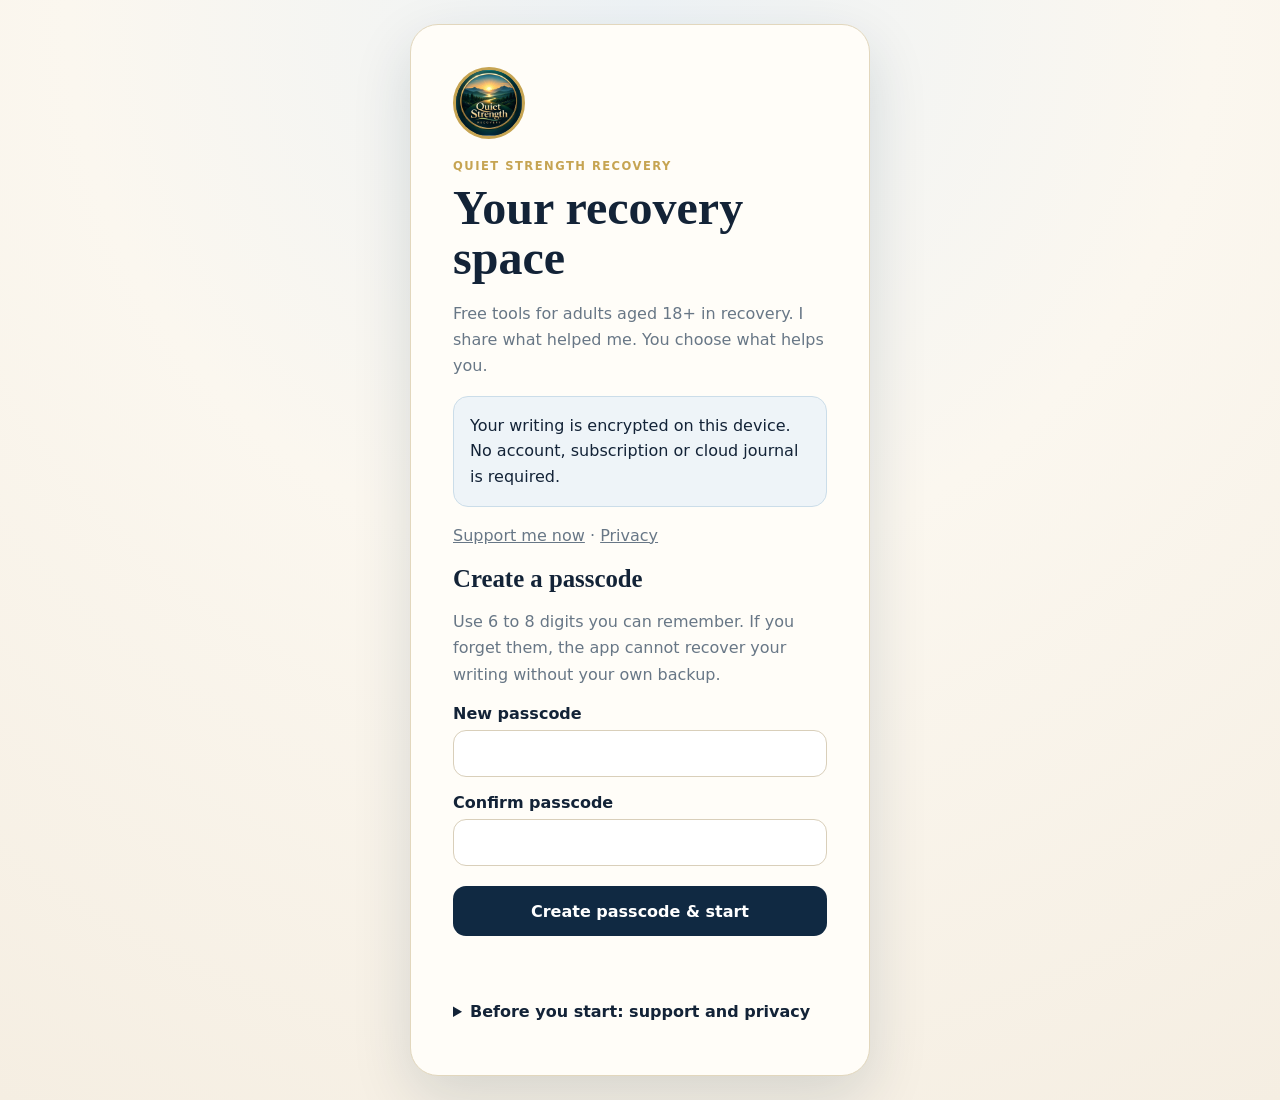
==== commit 93873574: "Improve daily entry, workbook resume and public support" ====
--- a/index.html
+++ b/index.html
@@ -19,10 +19,12 @@
   <link rel="apple-touch-icon" href="assets/icon-192.png" />
   <link rel="stylesheet" href="styles.css" />
   <link rel="stylesheet" href="explore.css" />
+  <link rel="stylesheet" href="next-step.css" />
 </head>
 <body>
   <div id="app"></div>
   <noscript>This app needs JavaScript enabled.</noscript>
+  <script src="support-now.js"></script>
   <script src="explore.js"></script>
   <script src="app.js"></script>
 </body>
--- a/next-step.css
+++ b/next-step.css
@@ -0,0 +1,3 @@
+.today-focus{margin:18px 0;display:grid;grid-template-columns:1fr 1fr;gap:14px}.today-focus .card{margin:0;padding:22px}.today-focus h2{font-size:1.4rem;line-height:1.25;margin:8px 0}.today-focus p{line-height:1.6}.today-focus .btn{min-height:46px}.workbook-save-bar{display:flex;align-items:center;justify-content:space-between;gap:12px;flex-wrap:wrap;padding:18px;margin:24px 0;border:1px solid var(--line,#cdd7dc);border-radius:18px;background:var(--paper,#fff)}.workbook-save-bar p{margin:0;font-size:.9rem;line-height:1.5}.workbook-save-bar .toolbar{margin:0}.support-now-page{max-width:960px;margin:0 auto;padding:28px 20px 48px;color:var(--ink,#152e43)}.support-now-heading{margin:30px 0 20px}.support-now-heading h1{font-size:clamp(2rem,6vw,3.4rem);line-height:1.1}.support-now-heading p{max-width:650px;font-size:1.1rem;line-height:1.7}.support-emergency{display:flex;flex-direction:column;gap:8px;border:2px solid #935244;border-radius:16px;padding:18px;color:inherit;text-decoration:none;margin:20px 0;background:#fff5ef}.support-emergency span{line-height:1.5}.support-now-grid{display:grid;grid-template-columns:1fr 1fr;gap:18px}.support-now-grid .card{margin:0;padding:24px}.support-now-grid h2{font-size:1.5rem;line-height:1.3;margin:12px 0}.support-now-grid p{line-height:1.7}.grounding-list{padding-left:24px;line-height:2}.grounding-list strong{display:inline-block;min-width:22px}.support-timer{font-size:3.5rem;line-height:1.4;font-weight:700;font-variant-numeric:tabular-nums;margin:12px 0}.support-now-note{line-height:1.6;font-size:.95rem;margin-top:26px}.top-actions .support-top-link{min-height:42px}.save-state-message{display:block;max-width:520px}.today-focus .resume-time{font-size:.85rem}.support-now-page a:focus-visible,.support-now-page button:focus-visible,.today-focus a:focus-visible{outline:3px solid #b47727;outline-offset:4px}@media(max-width:600px){.today-focus,.support-now-grid{grid-template-columns:1fr}.today-focus .card,.support-now-grid .card{padding:20px}.support-now-page{padding:20px 16px 36px}.workbook-save-bar{align-items:flex-start;flex-direction:column}.top-actions{flex-wrap:wrap}.top-actions .support-top-link{font-size:.85rem;padding:9px 12px}}@media print{.workbook-save-bar,.support-now-page>.btn,.support-emergency{display:none}}
+
+@media(max-width:600px){.topbar .brand{gap:8px;min-width:0}.topbar .brand-title{max-width:135px;font-size:.88rem}.topbar .brand-mark{width:34px;height:34px;flex-shrink:0}.topbar .top-actions{flex-wrap:nowrap}.topbar .support-top-link{display:inline-flex!important;align-items:center;max-width:90px;min-height:42px;font-size:.78rem;padding:7px 9px;white-space:normal;text-align:center}}
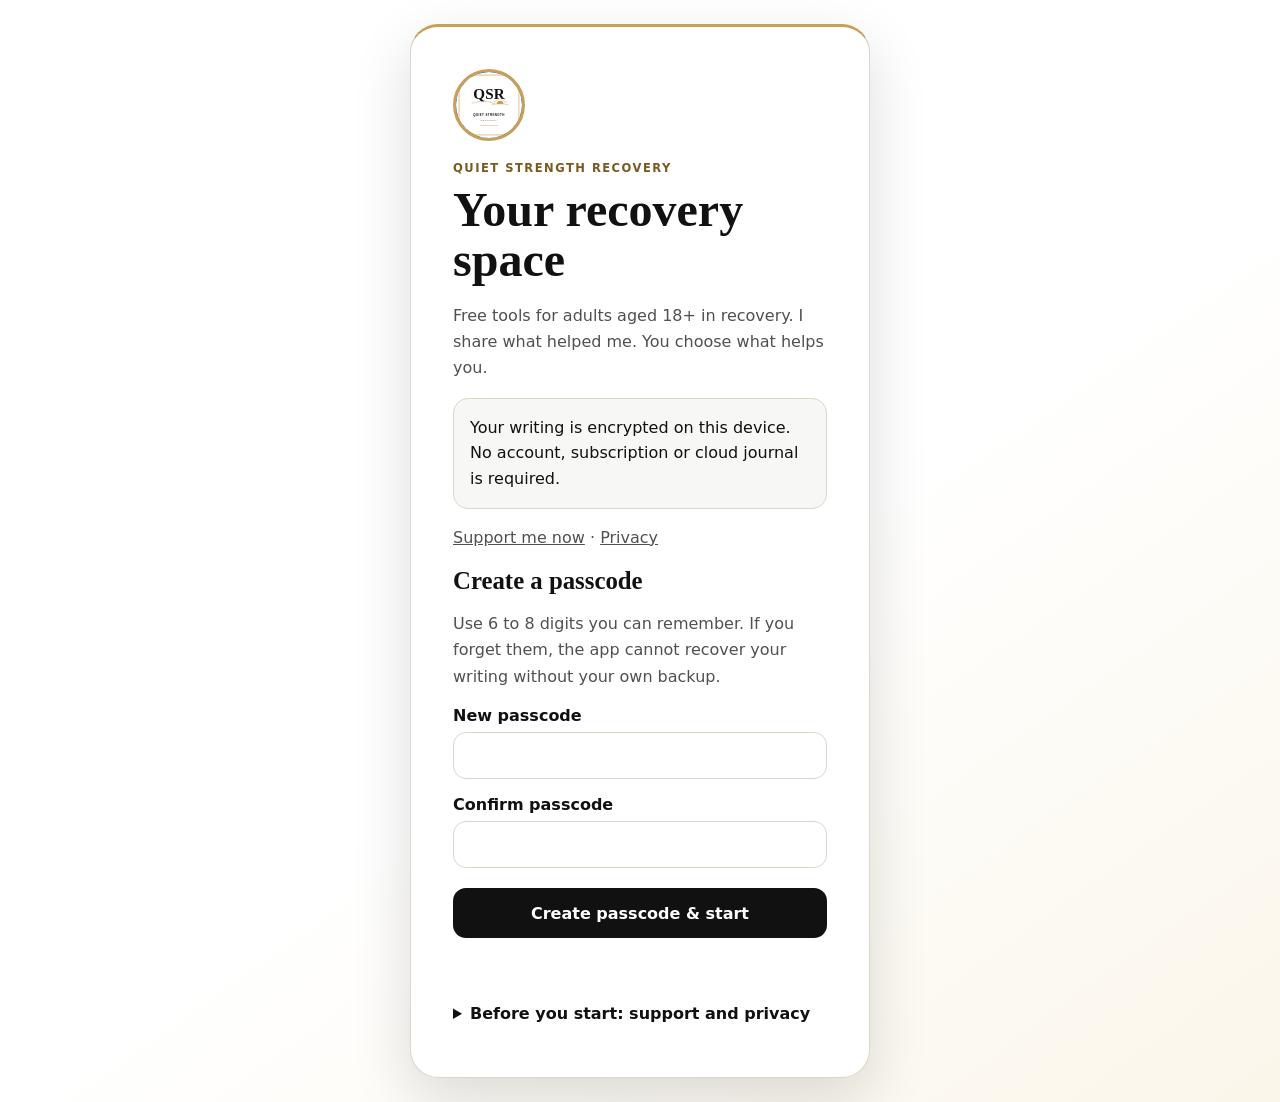
==== commit 3272c2d2: "Use shared white gold and black QSR theme" ====
--- a/index.html
+++ b/index.html
@@ -3,7 +3,7 @@
 <head>
   <meta charset="utf-8" />
   <meta name="viewport" content="width=device-width, initial-scale=1, viewport-fit=cover" />
-  <meta name="theme-color" content="#102A43" />
+  <meta name="theme-color" content="#111111" />
   <meta name="description" content="A free, optional self-guided recovery guide based on lived experience, with private on-device reflections, daily check-ins and practical tools." />
   <meta name="robots" content="index,follow" />
   <meta property="og:type" content="website" />
--- a/styles.css
+++ b/styles.css
@@ -1,41 +1,41 @@
 :root{
-  --navy:#102942;--navy2:#173b5f;--ink:#132337;--muted:#687786;--cream:#fbf7ef;--paper:#fffdf8;
-  --gold:#c6a452;--line:#e2d7bd;--blue:#e9f2f7;--green:#edf4ec;--rose:#f7ecec;--lav:#f1edf7;--sand:#f6efe3;
-  --shadow:0 12px 32px rgba(16,41,66,.09);--radius:20px
+  --navy:#111111;--navy2:#111111;--ink:#111111;--muted:#505050;--cream:#FBF6EA;--paper:#FFFFFF;
+  --gold:#C9A05B;--line:#DDD6C8;--blue:#F7F7F5;--green:#F7F7F5;--rose:#F7F7F5;--lav:#F7F7F5;--sand:#FBF6EA;
+  --shadow:0 12px 32px rgba(17,17,17,.09);--radius:20px
 }
 *{box-sizing:border-box}html,body{margin:0;min-height:100%;background:var(--cream);color:var(--ink);font-family:Inter,ui-sans-serif,system-ui,-apple-system,BlinkMacSystemFont,"Segoe UI",sans-serif}
 button,input,textarea,select{font:inherit}button{cursor:pointer}a{color:inherit}.app-shell{min-height:100vh;padding-bottom:88px}
-.topbar{position:sticky;top:0;z-index:30;display:flex;align-items:center;justify-content:space-between;gap:12px;padding:14px clamp(16px,4vw,34px);background:rgba(251,247,239,.95);backdrop-filter:blur(14px);border-bottom:1px solid rgba(198,164,82,.22)}
-.brand{display:flex;align-items:center;gap:12px;text-decoration:none}.brand-mark{width:42px;height:42px;border-radius:50%;display:grid;place-items:center;background:var(--navy);color:#fff;font-weight:800;letter-spacing:.5px;border:2px solid var(--gold);overflow:hidden}.brand-mark img{width:100%;height:100%;display:block;object-fit:cover}
-.brand-title{font-family:Georgia,"Times New Roman",serif;font-weight:700;font-size:1.05rem;line-height:1.05}.brand-sub{font-size:.72rem;color:var(--muted);margin-top:3px}.top-actions{display:flex;align-items:center;gap:8px}.status-pill{font-size:.74rem;padding:7px 10px;border-radius:999px;background:#fff;border:1px solid var(--line);white-space:nowrap}.status-dot{display:inline-block;width:7px;height:7px;border-radius:50%;background:#4f7c50;margin-right:6px}
-main{width:min(1140px,100%);margin:0 auto;padding:clamp(20px,4vw,46px)}.hero{background:linear-gradient(135deg,var(--navy),#1b4a74);color:#fff;border-radius:28px;padding:clamp(28px,6vw,64px);box-shadow:var(--shadow);position:relative;overflow:hidden}.hero:after{content:"";position:absolute;width:260px;height:260px;border-radius:50%;border:1px solid rgba(198,164,82,.42);right:-80px;top:-80px}.eyebrow{font-size:.72rem;font-weight:800;letter-spacing:.13em;text-transform:uppercase;color:var(--gold);margin-bottom:10px}.hero h1,.page-head h1{font-family:Georgia,"Times New Roman",serif;margin:.1em 0 .28em;line-height:1.05}.hero h1{font-size:clamp(2.25rem,7vw,4.7rem)}.hero p{max-width:720px;font-size:clamp(1rem,2.5vw,1.18rem);line-height:1.7;color:#e7eef4}.hero-quote{margin-top:20px;font-family:Georgia,"Times New Roman",serif;font-size:clamp(1.2rem,3vw,1.6rem);max-width:760px}.hero-actions{display:flex;flex-wrap:wrap;gap:10px;margin-top:24px}.hero-btn{padding:12px 16px;border-radius:13px;text-decoration:none;font-weight:800;background:#fff;color:var(--navy)}.hero-btn.alt{background:transparent;color:#fff;border:1px solid rgba(255,255,255,.38)}
-.grid{display:grid;grid-template-columns:repeat(12,1fr);gap:16px;margin-top:20px}.card{background:var(--paper);border:1px solid var(--line);border-radius:var(--radius);padding:20px;box-shadow:0 7px 22px rgba(16,41,66,.05)}.card h2,.card h3{margin-top:0}.action-card{grid-column:span 4;min-height:165px;display:flex;flex-direction:column;justify-content:space-between;transition:.18s ease;text-decoration:none}.action-card:hover{transform:translateY(-2px);box-shadow:var(--shadow)}.action-card.primary{background:var(--navy);color:#fff;border-color:var(--navy)}.action-card.soft-blue{background:var(--blue)}.action-card.soft-green{background:var(--green)}.action-card.soft-lav{background:var(--lav)}.action-card.soft-rose{background:var(--rose)}.action-card.soft-sand{background:var(--sand)}.action-icon{font-size:1.5rem}.card-title{font-family:Georgia,"Times New Roman",serif;font-size:1.35rem;font-weight:700;margin:.25rem 0}.card-copy{color:var(--muted);font-size:.9rem;line-height:1.55}.primary .card-copy{color:#d8e4ee}.arrow{font-weight:800;color:var(--gold)}
-.section-title{margin:42px 0 14px;font-family:Georgia,"Times New Roman",serif;font-size:1.8rem}.page-head{margin-bottom:24px}.page-head h1{font-size:clamp(2rem,6vw,3.5rem)}.page-head p{color:var(--muted);font-size:1rem;line-height:1.7;max-width:820px}.toolbar{display:flex;gap:10px;flex-wrap:wrap;margin:18px 0}.btn{border:0;border-radius:13px;padding:11px 15px;font-weight:750;background:var(--navy);color:#fff;text-decoration:none;display:inline-block}.btn.secondary{background:#fff;color:var(--ink);border:1px solid var(--line)}.btn.danger{background:#8f2f2f}.btn.gold{background:var(--gold);color:var(--ink)}.field{margin:16px 0}.field label{display:block;font-weight:800;margin-bottom:7px}.field small{display:block;color:var(--muted);margin:4px 0 8px;line-height:1.5}.field input,.field textarea,.field select{width:100%;border:1px solid #d9cfba;background:#fff;border-radius:13px;padding:13px;color:var(--ink);outline:none;transition:border .15s,box-shadow .15s}.field textarea{min-height:110px;resize:vertical;line-height:1.5}.field input:focus,.field textarea:focus,.field select:focus{border-color:var(--gold);box-shadow:0 0 0 3px rgba(198,164,82,.18)}
-.tool-grid{display:grid;grid-template-columns:repeat(2,minmax(0,1fr));gap:16px}.brave-step{display:grid;grid-template-columns:52px 1fr;gap:13px;align-items:start}.brave-letter{width:48px;height:48px;border-radius:50%;display:grid;place-items:center;background:var(--navy);color:#fff;font-family:Georgia,serif;font-size:1.4rem;font-weight:800}.choice-grid{display:grid;grid-template-columns:repeat(2,minmax(0,1fr));gap:12px}.choice{border:1px solid var(--line);border-radius:15px;padding:14px;background:#fff}.choice input{margin-right:8px}.choice.checked{border-color:var(--gold);background:var(--sand)}.feeling-grid{di
-splay:grid;grid-template-columns:repeat(3,1fr);gap:10px}.feeling-btn{padding:14px;border:1px solid var(--line);border-radius:14px;background:#fff;font-weight:800}.feeling-btn.active{background:var(--navy);color:#fff;border-color:var(--navy)}.subfeelings,.chip-row{display:flex;flex-wrap:wrap;gap:8px;margin-top:12px}.chip{border:1px solid var(--line);background:#fff;border-radius:999px;padding:8px 11px}.chip.active{background:var(--gold);border-color:var(--gold);color:#132337}.balance-layout{display:grid;grid-template-columns:minmax(300px,.9fr) minmax(300px,1.1fr);gap:24px;align-items:center}.wheel-wrap{display:grid;place-items:center}.wheel{width:min(100%,390px);aspect-ratio:1}.wheel text{font-size:10px;fill:var(--ink);font-weight:700}.wheel .ring{fill:none;stroke:#d8cfbd;stroke-width:1}.wheel .spoke{stroke:#d8cfbd;stroke-width:1}.wheel .shape{fill:rgba(16,41,66,.20);stroke:var(--navy);stroke-width:2}.wheel .point{fill:var(--gold);stroke:var(--navy);stroke-width:1.2}.balance-row{display:grid;grid-template-columns:130px 1fr 42px;align-items:center;gap:12px;margin:12px 0}.balance-row input[type=range]{width:100%;accent-color:var(--navy)}.balance-num{font-weight:800;text-align:center;background:#fff;border:1px solid var(--line);border-radius:10px;padding:6px}
-.support-map{position:relative;min-height:650px;margin-top:20px}.support-center{position:absolute;left:50%;top:50%;transform:translate(-50%,-50%);width:150px;height:150px;border-radius:50%;display:grid;place-items:center;text-align:center;background:var(--navy);color:#fff;border:3px solid var(--gold);z-index:2;font-family:Georgia,serif}.support-node{position:absolute;width:220px}.node-1{left:50%;top:2%;transform:translateX(-50%)}.node-2{right:3%;top:18%}.node-3{right:0;top:43%}.node-4{right:12%;bottom:5%}.node-5{left:12%;bottom:5%}.node-6{left:0;top:43%}.node-7{left:3%;top:18%}.node-8{left:50%;bottom:0;transform:translateX(-50%)}.support-node input{width:100%;border:1px solid var(--line);background:#fff;border-radius:13px;padding:12px}.support-node label{display:block;font-size:.78rem;font-weight:800;margin:0 0 6px}.list{display:grid;gap:10px}.list-item{display:flex;justify-content:space-between;align-items:center;gap:12px;padding:15px 17px;background:#fff;border:1px solid var(--line);border-radius:14px;text-decoration:none}.list-item:hover{border-color:var(--gold)}.list-number{width:32px;height:32px;border-radius:50%;display:grid;place-items:center;background:var(--navy);color:#fff;font-weight:800;flex:0 0 auto}.list-main{flex:1}.list-title{font-weight:800}.list-meta{font-size:.8rem;color:var(--muted);margin-top:3px}.notice{padding:16px;border-radius:15px;background:#eef4f8;border:1px solid #cbdde9;line-height:1.6;color:var(--ink)}.safety{background:var(--navy);color:#fff;border-radius:16px;padding:16px;line-height:1.55}.quote{font-family:Georgia,"Times New Roman",serif;font-size:1.25rem;border-left:4px solid var(--gold);padding-left:16px;line-height:1.5}.mini-quote{font-family:Georgia,"Times New Roman",serif;font-size:1.05rem;line-height:1.55}.divider{height:1px;background:var(--line);margin:22px 0}.tag{display:inline-flex;align-items:center;border-radius:999px;background:var(--green);padding:6px 9px;font-size:.75rem;font-weight:800;margin:3px}.tag.amber{background:var(--sand)}.tag.red{background:var(--rose)}
-.dashboard{display:grid;grid-template-columns:1.15fr .85fr;gap:16px;margin-top:20px}.dash-stack{display:grid;gap:16px}.snapshot{background:var(--paper);border:1px solid var(--line);border-radius:var(--radius);padding:20px}.snapshot h3{font-family:Georgia,serif;font-size:1.4rem;margin:0 0 6px}.snapshot-value{font-size:1.4rem;font-weight:850;margin:12px 0}.empty{color:var(--muted);line-height:1.6}.recent-links{display:flex;flex-wrap:wrap;gap:8px;margin-top:12px}.recent-link{padding:9px 11px;border-radius:999px;border:1px solid var(--line);background:#fff;text-decoration:none;font-size:.84rem;font-weight:750}.progress-free{padding:14px;border-radius:15px;background:var(--green);line-height:1.6}.history-card{display:grid;grid-template-columns:110px 1fr auto;gap:14px;align-items:center;padding:15px 17px;background:#fff;border:1px solid var(--line);border-radius:14px;text-decoration:none}.history-date{font-weight:850}.history-summary{color:var(--muted);font-size:.88rem;white-space:nowrap;overflow:hidden;text-overflow:ellipsis}.page-grid{display:grid;grid-template-columns:repeat(2,minmax(0,1fr));gap:16px}.info-panel{padding:18px;border-radius:16px;background:#fff;border:1px solid var(--line)}.info-panel h3{font-family:Georgia,serif;margin-top:0}.info-panel p,.info-panel li{line-height:1.6}.sequence{display:flex;gap:7px;flex-wrap:wrap;align-items:center;margin:14px 0}.sequence span{padding:9px 11px;border-radius:999px;background:var(--blue);font-weight:800;font-size:.8rem}.sequence b{color:var(--gold)}.roles-grid,.values-grid{display:grid;grid-template-columns:repeat(2,minmax(0,1fr));gap:12px}.role-card{border:1px solid var(--line);background:#fff;border-radius:15px;padding:15px}.role-card h4{margin:0 0 7px;font-family:Georgia,serif;font-size:1.15rem}.role-card p{margin:0;color:var(--muted);font-size:.88rem;line-height:1.5}.category-grid{display:grid;grid-template-columns:repeat(2,minmax(0,1fr));gap:12px}.category-box{background:#fff;border:1px solid var(--line);border-radius:14px;padding:14px}.category-box label{font-weight:800;display:block;margin-bottom:7px}.category-box input{width:100%;border:0;border-top:1px solid var(--line);padding:10px 0 0;outline:none;background:transparent}.ground-options{display:grid;grid-template-columns:repeat(2,minmax(0,1fr));gap:12px}.ground-card{border:1px solid var(--line);border-radius:15px;padding:15px;background:#fff}.ground-card h4{margin:0 0 7px}.ground-card p{margin:0;color:var(--muted);line-height:1.5}.help-now{background:linear-gradient(135deg,#6f2525,#934444);color:#fff;border-radius:24px;padding:26px}.help-now h2{font-family:Georgia,serif;font-size:2rem;margin-top:0}.help-now p{line-height:1.65}.help-actions{display:grid;grid-template-columns:repeat(2,minmax(0,1fr));gap:12px;margin-top:18px}.help-action{background:#fff;color:var(--ink);border-radius:14px;padding:15px;text-decoration:none;font-weight:800}.help-action small{display:block;color:var(--muted);font-weight:500;margin-top:4px;line-height:1.4}.pdf-frame{width:100%;height:75vh;border:1px solid var(--line);border-radius:18px;background:#fff}
-.bottom-nav{position:fixed;bottom:0;left:0;right:0;z-index:40;display:grid;grid-template-columns:repeat(5,1fr);background:rgba(255,253,248,.97);backdrop-filter:blur(14px);border-top:1px solid var(--line);padding:8px max(8px,env(safe-area-inset-right)) calc(8px + env(safe-area-inset-bottom)) max(8px,env(safe-area-inset-left))}.nav-btn{text-decoration:none;text-align:center;font-size:.7rem;color:var(--muted);padding:7px 3px;border-radius:12px}.nav-btn b{display:block;font-size:1.15rem;margin-bottom:3px}.nav-btn.active{background:var(--navy);color:#fff}.footer{margin:42px 0 70px;color:var(--muted);font-size:.8rem;text-align:center;line-height:1.6}
+.topbar{position:sticky;top:0;z-index:30;display:flex;align-items:center;justify-content:space-between;gap:12px;padding:14px clamp(16px,4vw,34px);background:rgba(17,17,17,.95);backdrop-filter:blur(14px);border-bottom:1px solid rgba(17,17,17,.22)}
+.brand{display:flex;align-items:center;gap:12px;text-decoration:none}.brand-mark{width:42px;height:42px;border-radius:50%;display:grid;place-items:center;background:var(--navy);color:#FFFFFF;font-weight:800;letter-spacing:.5px;border:2px solid var(--gold);overflow:hidden}.brand-mark img{width:100%;height:100%;display:block;object-fit:cover}
+.brand-title{font-family:Georgia,"Times New Roman",serif;font-weight:700;font-size:1.05rem;line-height:1.05}.brand-sub{font-size:.72rem;color:var(--muted);margin-top:3px}.top-actions{display:flex;align-items:center;gap:8px}.status-pill{font-size:.74rem;padding:7px 10px;border-radius:999px;background:#FFFFFF;border:1px solid var(--line);white-space:nowrap}.status-dot{display:inline-block;width:7px;height:7px;border-radius:50%;background:#505050;margin-right:6px}
+main{width:min(1140px,100%);margin:0 auto;padding:clamp(20px,4vw,46px)}.hero{background:linear-gradient(135deg,var(--navy),#505050);color:#FFFFFF;border-radius:28px;padding:clamp(28px,6vw,64px);box-shadow:var(--shadow);position:relative;overflow:hidden}.hero:after{content:"";position:absolute;width:260px;height:260px;border-radius:50%;border:1px solid rgba(17,17,17,.42);right:-80px;top:-80px}.eyebrow{font-size:.72rem;font-weight:800;letter-spacing:.13em;text-transform:uppercase;color:var(--gold);margin-bottom:10px}.hero h1,.page-head h1{font-family:Georgia,"Times New Roman",serif;margin:.1em 0 .28em;line-height:1.05}.hero h1{font-size:clamp(2.25rem,7vw,4.7rem)}.hero p{max-width:720px;font-size:clamp(1rem,2.5vw,1.18rem);line-height:1.7;color:#F7F7F5}.hero-quote{margin-top:20px;font-family:Georgia,"Times New Roman",serif;font-size:clamp(1.2rem,3vw,1.6rem);max-width:760px}.hero-actions{display:flex;flex-wrap:wrap;gap:10px;margin-top:24px}.hero-btn{padding:12px 16px;border-radius:13px;text-decoration:none;font-weight:800;background:#FFFFFF;color:var(--navy)}.hero-btn.alt{background:transparent;color:#FFFFFF;border:1px solid rgba(255,255,255,.38)}
+.grid{display:grid;grid-template-columns:repeat(12,1fr);gap:16px;margin-top:20px}.card{background:var(--paper);border:1px solid var(--line);border-radius:var(--radius);padding:20px;box-shadow:0 7px 22px rgba(17,17,17,.05)}.card h2,.card h3{margin-top:0}.action-card{grid-column:span 4;min-height:165px;display:flex;flex-direction:column;justify-content:space-between;transition:.18s ease;text-decoration:none}.action-card:hover{transform:translateY(-2px);box-shadow:var(--shadow)}.action-card.primary{background:var(--navy);color:#FFFFFF;border-color:var(--navy)}.action-card.soft-blue{background:var(--blue)}.action-card.soft-green{background:var(--green)}.action-card.soft-lav{background:var(--lav)}.action-card.soft-rose{background:var(--rose)}.action-card.soft-sand{background:var(--sand)}.action-icon{font-size:1.5rem}.card-title{font-family:Georgia,"Times New Roman",serif;font-size:1.35rem;font-weight:700;margin:.25rem 0}.card-copy{color:var(--muted);font-size:.9rem;line-height:1.55}.primary .card-copy{color:#F7F7F5}.arrow{font-weight:800;color:var(--gold)}
+.section-title{margin:42px 0 14px;font-family:Georgia,"Times New Roman",serif;font-size:1.8rem}.page-head{margin-bottom:24px}.page-head h1{font-size:clamp(2rem,6vw,3.5rem)}.page-head p{color:var(--muted);font-size:1rem;line-height:1.7;max-width:820px}.toolbar{display:flex;gap:10px;flex-wrap:wrap;margin:18px 0}.btn{border:0;border-radius:13px;padding:11px 15px;font-weight:750;background:var(--navy);color:#FFFFFF;text-decoration:none;display:inline-block}.btn.secondary{background:#FFFFFF;color:var(--ink);border:1px solid var(--line)}.btn.danger{background:#8f2f2f}.btn.gold{background:var(--gold);color:var(--ink)}.field{margin:16px 0}.field label{display:block;font-weight:800;margin-bottom:7px}.field small{display:block;color:var(--muted);margin:4px 0 8px;line-height:1.5}.field input,.field textarea,.field select{width:100%;border:1px solid #DDD6C8;background:#FFFFFF;border-radius:13px;padding:13px;color:var(--ink);outline:none;transition:border .15s,box-shadow .15s}.field textarea{min-height:110px;resize:vertical;line-height:1.5}.field input:focus,.field textarea:focus,.field select:focus{border-color:var(--gold);box-shadow:0 0 0 3px rgba(17,17,17,.18)}
+.tool-grid{display:grid;grid-template-columns:repeat(2,minmax(0,1fr));gap:16px}.brave-step{display:grid;grid-template-columns:52px 1fr;gap:13px;align-items:start}.brave-letter{width:48px;height:48px;border-radius:50%;display:grid;place-items:center;background:var(--navy);color:#FFFFFF;font-family:Georgia,serif;font-size:1.4rem;font-weight:800}.choice-grid{display:grid;grid-template-columns:repeat(2,minmax(0,1fr));gap:12px}.choice{border:1px solid var(--line);border-radius:15px;padding:14px;background:#FFFFFF}.choice input{margin-right:8px}.choice.checked{border-color:var(--gold);background:var(--sand)}.feeling-grid{di
+splay:grid;grid-template-columns:repeat(3,1fr);gap:10px}.feeling-btn{padding:14px;border:1px solid var(--line);border-radius:14px;background:#FFFFFF;font-weight:800}.feeling-btn.active{background:var(--navy);color:#FFFFFF;border-color:var(--navy)}.subfeelings,.chip-row{display:flex;flex-wrap:wrap;gap:8px;margin-top:12px}.chip{border:1px solid var(--line);background:#FFFFFF;border-radius:999px;padding:8px 11px}.chip.active{background:var(--gold);border-color:var(--gold);color:#111111}.balance-layout{display:grid;grid-template-columns:minmax(300px,.9fr) minmax(300px,1.1fr);gap:24px;align-items:center}.wheel-wrap{display:grid;place-items:center}.wheel{width:min(100%,390px);aspect-ratio:1}.wheel text{font-size:10px;fill:var(--ink);font-weight:700}.wheel .ring{fill:none;stroke:#DDD6C8;stroke-width:1}.wheel .spoke{stroke:#DDD6C8;stroke-width:1}.wheel .shape{fill:rgba(17,17,17,.20);stroke:var(--navy);stroke-width:2}.wheel .point{fill:var(--gold);stroke:var(--navy);stroke-width:1.2}.balance-row{display:grid;grid-template-columns:130px 1fr 42px;align-items:center;gap:12px;margin:12px 0}.balance-row input[type=range]{width:100%;accent-color:var(--navy)}.balance-num{font-weight:800;text-align:center;background:#FFFFFF;border:1px solid var(--line);border-radius:10px;padding:6px}
+.support-map{position:relative;min-height:650px;margin-top:20px}.support-center{position:absolute;left:50%;top:50%;transform:translate(-50%,-50%);width:150px;height:150px;border-radius:50%;display:grid;place-items:center;text-align:center;background:var(--navy);color:#FFFFFF;border:3px solid var(--gold);z-index:2;font-family:Georgia,serif}.support-node{position:absolute;width:220px}.node-1{left:50%;top:2%;transform:translateX(-50%)}.node-2{right:3%;top:18%}.node-3{right:0;top:43%}.node-4{right:12%;bottom:5%}.node-5{left:12%;bottom:5%}.node-6{left:0;top:43%}.node-7{left:3%;top:18%}.node-8{left:50%;bottom:0;transform:translateX(-50%)}.support-node input{width:100%;border:1px solid var(--line);background:#FFFFFF;border-radius:13px;padding:12px}.support-node label{display:block;font-size:.78rem;font-weight:800;margin:0 0 6px}.list{display:grid;gap:10px}.list-item{display:flex;justify-content:space-between;align-items:center;gap:12px;padding:15px 17px;background:#FFFFFF;border:1px solid var(--line);border-radius:14px;text-decoration:none}.list-item:hover{border-color:var(--gold)}.list-number{width:32px;height:32px;border-radius:50%;display:grid;place-items:center;background:var(--navy);color:#FFFFFF;font-weight:800;flex:0 0 auto}.list-main{flex:1}.list-title{font-weight:800}.list-meta{font-size:.8rem;color:var(--muted);margin-top:3px}.notice{padding:16px;border-radius:15px;background:#F7F7F5;border:1px solid #DDD6C8;line-height:1.6;color:var(--ink)}.safety{background:var(--navy);color:#FFFFFF;border-radius:16px;padding:16px;line-height:1.55}.quote{font-family:Georgia,"Times New Roman",serif;font-size:1.25rem;border-left:4px solid var(--gold);padding-left:16px;line-height:1.5}.mini-quote{font-family:Georgia,"Times New Roman",serif;font-size:1.05rem;line-height:1.55}.divider{height:1px;background:var(--line);margin:22px 0}.tag{display:inline-flex;align-items:center;border-radius:999px;background:var(--green);padding:6px 9px;font-size:.75rem;font-weight:800;margin:3px}.tag.amber{background:var(--sand)}.tag.red{background:var(--rose)}
+.dashboard{display:grid;grid-template-columns:1.15fr .85fr;gap:16px;margin-top:20px}.dash-stack{display:grid;gap:16px}.snapshot{background:var(--paper);border:1px solid var(--line);border-radius:var(--radius);padding:20px}.snapshot h3{font-family:Georgia,serif;font-size:1.4rem;margin:0 0 6px}.snapshot-value{font-size:1.4rem;font-weight:850;margin:12px 0}.empty{color:var(--muted);line-height:1.6}.recent-links{display:flex;flex-wrap:wrap;gap:8px;margin-top:12px}.recent-link{padding:9px 11px;border-radius:999px;border:1px solid var(--line);background:#FFFFFF;text-decoration:none;font-size:.84rem;font-weight:750}.progress-free{padding:14px;border-radius:15px;background:var(--green);line-height:1.6}.history-card{display:grid;grid-template-columns:110px 1fr auto;gap:14px;align-items:center;padding:15px 17px;background:#FFFFFF;border:1px solid var(--line);border-radius:14px;text-decoration:none}.history-date{font-weight:850}.history-summary{color:var(--muted);font-size:.88rem;white-space:nowrap;overflow:hidden;text-overflow:ellipsis}.page-grid{display:grid;grid-template-columns:repeat(2,minmax(0,1fr));gap:16px}.info-panel{padding:18px;border-radius:16px;background:#FFFFFF;border:1px solid var(--line)}.info-panel h3{font-family:Georgia,serif;margin-top:0}.info-panel p,.info-panel li{line-height:1.6}.sequence{display:flex;gap:7px;flex-wrap:wrap;align-items:center;margin:14px 0}.sequence span{padding:9px 11px;border-radius:999px;background:var(--blue);font-weight:800;font-size:.8rem}.sequence b{color:var(--gold)}.roles-grid,.values-grid{display:grid;grid-template-columns:repeat(2,minmax(0,1fr));gap:12px}.role-card{border:1px solid var(--line);background:#FFFFFF;border-radius:15px;padding:15px}.role-card h4{margin:0 0 7px;font-family:Georgia,serif;font-size:1.15rem}.role-card p{margin:0;color:var(--muted);font-size:.88rem;line-height:1.5}.category-grid{display:grid;grid-template-columns:repeat(2,minmax(0,1fr));gap:12px}.category-box{background:#FFFFFF;border:1px solid var(--line);border-radius:14px;padding:14px}.category-box label{font-weight:800;display:block;margin-bottom:7px}.category-box input{width:100%;border:0;border-top:1px solid var(--line);padding:10px 0 0;outline:none;background:transparent}.ground-options{display:grid;grid-template-columns:repeat(2,minmax(0,1fr));gap:12px}.ground-card{border:1px solid var(--line);border-radius:15px;padding:15px;background:#FFFFFF}.ground-card h4{margin:0 0 7px}.ground-card p{margin:0;color:var(--muted);line-height:1.5}.help-now{background:linear-gradient(135deg,#6f2525,#934444);color:#FFFFFF;border-radius:24px;padding:26px}.help-now h2{font-family:Georgia,serif;font-size:2rem;margin-top:0}.help-now p{line-height:1.65}.help-actions{display:grid;grid-template-columns:repeat(2,minmax(0,1fr));gap:12px;margin-top:18px}.help-action{background:#FFFFFF;color:var(--ink);border-radius:14px;padding:15px;text-decoration:none;font-weight:800}.help-action small{display:block;color:var(--muted);font-weight:500;margin-top:4px;line-height:1.4}.pdf-frame{width:100%;height:75vh;border:1px solid var(--line);border-radius:18px;background:#FFFFFF}
+.bottom-nav{position:fixed;bottom:0;left:0;right:0;z-index:40;display:grid;grid-template-columns:repeat(5,1fr);background:rgba(17,17,17,.97);backdrop-filter:blur(14px);border-top:1px solid var(--line);padding:8px max(8px,env(safe-area-inset-right)) calc(8px + env(safe-area-inset-bottom)) max(8px,env(safe-area-inset-left))}.nav-btn{text-decoration:none;text-align:center;font-size:.7rem;color:var(--muted);padding:7px 3px;border-radius:12px}.nav-btn b{display:block;font-size:1.15rem;margin-bottom:3px}.nav-btn.active{background:var(--navy);color:#FFFFFF}.footer{margin:42px 0 70px;color:var(--muted);font-size:.8rem;text-align:center;line-height:1.6}
 @media(max-width:880px){.action-card{grid-column:span 6}.tool-grid,.dashboard,.balance-layout,.page-grid{grid-template-columns:1fr}.support-map{min-height:auto;display:grid;grid-template-columns:1fr;gap:10px}.support-center,.support-node{position:static;transform:none;width:auto}.support-center{height:auto;border-radius:18px;padding:18px}.roles-grid,.values-grid,.category-grid,.ground-options{grid-template-columns:1fr 1fr}.feeling-grid{grid-template-columns:repeat(2,1fr)}}
 @media(max-width:560px){main{padding:18px 14px 30px}.topbar{padding:10px 12px}.brand-sub{display:none}.status-pill{font-size:.64rem;padding:6px 8px}.action-card{grid-column:span 12}.hero{border-radius:22px;padding:28px 20px}.choice-grid,.roles-grid,.values-grid,.category-grid,.ground-options,.help-actions{grid-template-columns:1fr}.balance-row{grid-template-columns:92px 1fr 38px}.history-card{grid-template-columns:1fr auto}.history-summary{grid-column:1/-1}.top-actions .btn{display:none}}
 @media print{.topbar,.bottom-nav,.toolbar{display:none!important}.app-shell{padding:0}main{width:100%;padding:0}.card{box-shadow:none}}
 
 /* v1.0 daily archive + accessibility */
-.complete-panel{margin-top:26px;padding:20px;border:2px solid var(--gold);border-radius:18px;background:linear-gradient(135deg,#fffaf0,var(--sand));display:flex;align-items:center;justify-content:space-between;gap:18px}.complete-panel h3{margin:.1rem 0 .4rem;font-family:Georgia,serif;font-size:1.45rem}.complete-panel p{margin:0;color:var(--muted);line-height:1.55;max-width:680px}
-.history-card.completed{border-left:5px solid #5b8159}.history-date small{display:block;color:var(--muted);font-weight:500;font-size:.72rem;margin-top:4px}.history-status{display:inline-block;border-radius:999px;padding:5px 8px;font-size:.7rem;font-weight:850;margin-bottom:5px}.history-status.done{background:var(--green)}.history-status.draft{background:var(--sand)}.history-actions{display:flex;gap:8px;flex-wrap:wrap;justify-content:flex-end}.history-actions .btn{padding:8px 10px;font-size:.78rem}.archive-search{max-width:620px}
-.daily-report{background:#fff;border:1px solid var(--line);border-radius:24px;padding:clamp(22px,5vw,52px);box-shadow:var(--shadow);max-width:880px;margin:0 auto}.report-brand{display:flex;gap:16px;align-items:center;padding-bottom:18px;border-bottom:2px solid var(--gold)}.report-brand h2{font-family:Georgia,serif;font-size:2rem;margin:0}.report-meta{display:flex;flex-wrap:wrap;justify-content:space-between;gap:8px;padding:16px 0;border-bottom:1px solid var(--line);color:var(--muted)}.report-meta strong{color:var(--ink)}.report-block{padding:17px 0;border-bottom:1px solid var(--line)}.report-block h3{font-family:Georgia,serif;margin:0 0 8px;font-size:1.15rem}.report-block p{margin:0;line-height:1.7;white-space:normal}.report-block ol{margin:.4rem 0 0;padding-left:1.3rem;line-height:1.8}.report-chips{display:flex;flex-wrap:wrap;gap:7px}.report-chips span{padding:7px 9px;border-radius:999px;background:var(--sand);font-size:.8rem;font-weight:750}.report-footer{padding-top:22px;font-family:Georgia,serif;font-size:1.12rem;text-align:center;color:var(--navy)}
-html[data-textsize="large"]{font-size:112.5%}html[data-textsize="xlarge"]{font-size:125%}.high-contrast{--ink:#000;--muted:#333;--cream:#fff;--paper:#fff;--line:#777;--navy:#06192b;--gold:#9b7412}.high-contrast input,.high-contrast textarea,.high-contrast .card,.high-contrast .snapshot{border-width:2px}
+.complete-panel{margin-top:26px;padding:20px;border:2px solid var(--gold);border-radius:18px;background:linear-gradient(135deg,#FFFFFF,var(--sand));display:flex;align-items:center;justify-content:space-between;gap:18px}.complete-panel h3{margin:.1rem 0 .4rem;font-family:Georgia,serif;font-size:1.45rem}.complete-panel p{margin:0;color:var(--muted);line-height:1.55;max-width:680px}
+.history-card.completed{border-left:5px solid #505050}.history-date small{display:block;color:var(--muted);font-weight:500;font-size:.72rem;margin-top:4px}.history-status{display:inline-block;border-radius:999px;padding:5px 8px;font-size:.7rem;font-weight:850;margin-bottom:5px}.history-status.done{background:var(--green)}.history-status.draft{background:var(--sand)}.history-actions{display:flex;gap:8px;flex-wrap:wrap;justify-content:flex-end}.history-actions .btn{padding:8px 10px;font-size:.78rem}.archive-search{max-width:620px}
+.daily-report{background:#FFFFFF;border:1px solid var(--line);border-radius:24px;padding:clamp(22px,5vw,52px);box-shadow:var(--shadow);max-width:880px;margin:0 auto}.report-brand{display:flex;gap:16px;align-items:center;padding-bottom:18px;border-bottom:2px solid var(--gold)}.report-brand h2{font-family:Georgia,serif;font-size:2rem;margin:0}.report-meta{display:flex;flex-wrap:wrap;justify-content:space-between;gap:8px;padding:16px 0;border-bottom:1px solid var(--line);color:var(--muted)}.report-meta strong{color:var(--ink)}.report-block{padding:17px 0;border-bottom:1px solid var(--line)}.report-block h3{font-family:Georgia,serif;margin:0 0 8px;font-size:1.15rem}.report-block p{margin:0;line-height:1.7;white-space:normal}.report-block ol{margin:.4rem 0 0;padding-left:1.3rem;line-height:1.8}.report-chips{display:flex;flex-wrap:wrap;gap:7px}.report-chips span{padding:7px 9px;border-radius:999px;background:var(--sand);font-size:.8rem;font-weight:750}.report-footer{padding-top:22px;font-family:Georgia,serif;font-size:1.12rem;text-align:center;color:var(--navy)}
+html[data-textsize="large"]{font-size:112.5%}html[data-textsize="xlarge"]{font-size:125%}.high-contrast{--ink:#111111;--muted:#111111;--cream:#FFFFFF;--paper:#FFFFFF;--line:#505050;--navy:#111111;--gold:#7A5A1E}.high-contrast input,.high-contrast textarea,.high-contrast .card,.high-contrast .snapshot{border-width:2px}
 @media(prefers-reduced-motion:reduce){*{scroll-behavior:auto!important;transition:none!important;animation:none!important}}
 @media(max-width:700px){.complete-panel{align-items:stretch;flex-direction:column}.complete-panel .btn{width:100%}.history-actions{justify-content:flex-start}.report-meta{flex-direction:column}}
-@media print{body{background:#fff}.daily-report{border:0;box-shadow:none;max-width:none;padding:0}.footer{display:none!important}.page-head{display:none}.no-print{display:none!important}}
+@media print{body{background:#FFFFFF}.daily-report{border:0;box-shadow:none;max-width:none;padding:0}.footer{display:none!important}.page-head{display:none}.no-print{display:none!important}}
 
 
 /* v1.1 — always-available workbook Previous / Next navigation */
-.workbook-pager{margin:28px 0 18px;padding:14px;border:1px solid var(--line);border-radius:18px;background:rgba(255,253,248,.98);box-shadow:0 8px 24px rgba(16,41,66,.08)}
+.workbook-pager{margin:28px 0 18px;padding:14px;border:1px solid var(--line);border-radius:18px;background:rgba(17,17,17,.98);box-shadow:0 8px 24px rgba(17,17,17,.08)}
 .pager-progress{text-align:center;color:var(--muted);font-size:.76rem;font-weight:850;letter-spacing:.04em;text-transform:uppercase;margin-bottom:10px}
 .pager-buttons{display:grid;grid-template-columns:1fr 1.2fr;gap:10px}
-.pager-btn{display:flex;align-items:center;gap:12px;min-height:64px;padding:11px 14px;border-radius:14px;text-decoration:none;border:1px solid var(--line);background:#fff;color:var(--ink)}
-.pager-btn.next{justify-content:space-between;background:var(--navy);color:#fff;border-color:var(--navy)}
+.pager-btn{display:flex;align-items:center;gap:12px;min-height:64px;padding:11px 14px;border-radius:14px;text-decoration:none;border:1px solid var(--line);background:#FFFFFF;color:var(--ink)}
+.pager-btn.next{justify-content:space-between;background:var(--navy);color:#FFFFFF;border-color:var(--navy)}
 .pager-btn.previous{justify-content:flex-start}
 .pager-btn small{display:block;font-size:.68rem;font-weight:800;letter-spacing:.06em;text-transform:uppercase;opacity:.72;margin-bottom:2px}
 .pager-btn strong{display:block;font-family:Georgia,"Times New Roman",serif;font-size:1rem;line-height:1.15}
@@ -52,17 +52,17 @@
 
 
 /* v1.3 — privacy passcode lock */
-.auth-shell{min-height:100vh;display:grid;place-items:center;padding:24px;background:radial-gradient(circle at top,#eef3f6 0,#fbf7ef 45%,#f5eee2 100%)}
-.auth-card{width:min(460px,100%);background:var(--paper);border:1px solid var(--line);border-radius:28px;padding:clamp(24px,6vw,42px);box-shadow:0 22px 60px rgba(16,41,66,.14);text-align:left}
+.auth-shell{min-height:100vh;display:grid;place-items:center;padding:24px;background:radial-gradient(circle at top,#F7F7F5 0,#FBF6EA 45%,#FBF6EA 100%)}
+.auth-card{width:min(460px,100%);background:var(--paper);border:1px solid var(--line);border-radius:28px;padding:clamp(24px,6vw,42px);box-shadow:0 22px 60px rgba(17,17,17,.14);text-align:left}
 .auth-card h1{font-family:Georgia,"Times New Roman",serif;font-size:clamp(2rem,7vw,3rem);line-height:1.05;margin:.12em 0 .35em}
 .auth-card>p{color:var(--muted);line-height:1.65}
-.auth-mark{width:72px;height:72px;border-radius:50%;display:grid;place-items:center;background:var(--navy);color:#fff;border:3px solid var(--gold);font-family:Georgia,serif;font-weight:800;font-size:1.35rem;margin-bottom:20px;position:relative;overflow:hidden}.auth-mark img{width:100%;height:100%;display:block;object-fit:cover}
-.auth-mark.locked:after{content:"🔒";position:absolute;transform:translate(28px,25px);font-family:system-ui;font-size:1rem;background:#fff;border:1px solid var(--line);border-radius:50%;width:30px;height:30px;display:grid;place-items:center}
+.auth-mark{width:72px;height:72px;border-radius:50%;display:grid;place-items:center;background:var(--navy);color:#FFFFFF;border:3px solid var(--gold);font-family:Georgia,serif;font-weight:800;font-size:1.35rem;margin-bottom:20px;position:relative;overflow:hidden}.auth-mark img{width:100%;height:100%;display:block;object-fit:cover}
+.auth-mark.locked:after{content:"🔒";position:absolute;transform:translate(28px,25px);font-family:system-ui;font-size:1rem;background:#FFFFFF;border:1px solid var(--line);border-radius:50%;width:30px;height:30px;display:grid;place-items:center}
 .auth-primary{width:100%;min-height:50px;margin-top:4px}
 .auth-error{min-height:1.4em;color:#8f2f2f;font-weight:700;font-size:.9rem;line-height:1.45;margin:12px 0 0}
 .auth-note{margin-top:20px;padding:14px;border-radius:14px;background:var(--sand);color:var(--muted);font-size:.82rem;line-height:1.55}
 .link-button{display:block;margin:12px auto 0;border:0;background:transparent;color:var(--navy);font-weight:800;text-decoration:underline;padding:8px}
-.lock-button{border:1px solid var(--line);background:#fff;color:var(--ink);border-radius:12px;padding:9px 11px;font-weight:800;white-space:nowrap}
+.lock-button{border:1px solid var(--line);background:#FFFFFF;color:var(--ink);border-radius:12px;padding:9px 11px;font-weight:800;white-space:nowrap}
 .lock-button:hover{border-color:var(--gold)}
 @media(max-width:560px){.lock-button span{display:none}.lock-button{padding:8px 10px}.auth-shell{padding:14px}.auth-card{border-radius:22px}}
 
@@ -77,12 +77,12 @@
 .auth-card h2{font-family:Georgia,"Times New Roman",serif;margin:0 0 8px;font-size:1.55rem}
 .auth-links{margin-top:15px;text-align:center}
 .auth-links a,.client-privacy-link a{color:var(--navy);font-weight:800;text-decoration-thickness:1px;text-underline-offset:3px}
-.install-panel,.client-ready{margin:22px 0;background:linear-gradient(135deg,#eef5f8,#fffdf8);border:1px solid #c9dce6;border-radius:20px;padding:20px;box-shadow:0 7px 22px rgba(16,41,66,.04)}
+.install-panel,.client-ready{margin:22px 0;background:linear-gradient(135deg,#F7F7F5,#FFFFFF);border:1px solid #DDD6C8;border-radius:20px;padding:20px;box-shadow:0 7px 22px rgba(17,17,17,.04)}
 .install-panel h3{font-family:Georgia,"Times New Roman",serif;font-size:1.35rem;margin:.15rem 0 .5rem}
 .install-panel p,.client-ready p{color:var(--muted);line-height:1.6;margin:.35rem 0}
 .install-steps{display:flex;flex-wrap:wrap;gap:8px;margin-top:12px}
 .install-steps span{background:white;border:1px solid var(--line);border-radius:999px;padding:8px 11px;font-size:.8rem;font-weight:800}
-.client-ready{display:grid;grid-template-columns:48px 1fr;gap:14px;align-items:start;background:var(--green);border-color:#cfe1cd}
+.client-ready{display:grid;grid-template-columns:48px 1fr;gap:14px;align-items:start;background:var(--green);border-color:#DDD6C8}
 .client-ready-icon{width:44px;height:44px;border-radius:50%;display:grid;place-items:center;background:var(--navy);color:white;font-weight:900}
 .client-privacy-link{margin:4px 0 22px;text-align:center}
 .footer a{color:inherit;text-decoration:underline;text-underline-offset:3px}
@@ -94,27 +94,27 @@
   .client-ready-icon{width:38px;height:38px}
 }
 
-.urgent-support{margin:18px 0;padding:22px;border:2px solid #d9a2a2;background:#fff8f7;color:#291d1d;line-height:1.65}
+.urgent-support{margin:18px 0;padding:22px;border:2px solid #DDD6C8;background:#FFFFFF;color:#291d1d;line-height:1.65}
 .urgent-support .eyebrow{color:#7c2929}
 .urgent-support h2{margin:.15rem 0 .5rem;font-family:Georgia,"Times New Roman",serif;font-size:1.55rem}
 .urgent-support h3{margin:14px 0 4px;font-size:1.05rem}
 .urgent-support p{margin:8px 0}
 .urgent-actions{display:flex;flex-wrap:wrap;gap:10px;margin:12px 0}
 .urgent-actions .btn{min-height:48px;display:inline-flex;align-items:center;justify-content:center}
-.btn.emergency-btn{background:#8f2020;color:#fff}
-.btn.urgent-secondary{background:#102942;color:#fff}
-.urgent-divider{height:1px;background:#e4cccc;margin:16px 0}
-.urgent-small{font-size:.88rem;color:#493d3d}
+.btn.emergency-btn{background:#8f2020;color:#FFFFFF}
+.btn.urgent-secondary{background:#111111;color:#FFFFFF}
+.urgent-divider{height:1px;background:#DDD6C8;margin:16px 0}
+.urgent-small{font-size:.88rem;color:#111111}
 .urgent-country-field{display:grid;gap:7px;margin:16px 0 10px}
 .urgent-country-field label{font-weight:800}
-.urgent-country-field select{width:100%;min-height:48px;padding:10px 12px;border:2px solid #ad8585;border-radius:10px;background:#fff;color:#291d1d;font:inherit}
-.urgent-country-panel{margin:10px 0;padding:16px;border:1px solid #ead7d7;border-radius:12px;background:#fff}
+.urgent-country-field select{width:100%;min-height:48px;padding:10px 12px;border:2px solid #505050;border-radius:10px;background:#FFFFFF;color:#291d1d;font:inherit}
+.urgent-country-panel{margin:10px 0;padding:16px;border:1px solid #DDD6C8;border-radius:12px;background:#FFFFFF}
 .urgent-country-panel h3:first-child{margin-top:0}
 .urgent-country-panel .urgent-actions{margin:10px 0}
 .urgent-country-panel .urgent-links{font-size:.93rem}
 .urgent-screen{width:min(840px,100%);margin:0 auto;padding:clamp(18px,4vw,38px)}
 .urgent-back{display:inline-block;margin:0 0 14px;font-weight:750;text-underline-offset:3px}
-.urgent-screen-card{padding:clamp(20px,5vw,40px);border-radius:22px;background:#fffdf8;box-shadow:var(--shadow)}
+.urgent-screen-card{padding:clamp(20px,5vw,40px);border-radius:22px;background:#FFFFFF;box-shadow:var(--shadow)}
 .urgent-screen-card>h1{font-family:Georgia,"Times New Roman",serif;font-size:clamp(2rem,7vw,3.2rem);margin:.2rem 0 1rem}
 .urgent-screen .urgent-support{margin:0}
 @media(max-width:560px){.urgent-actions{display:grid;grid-template-columns:1fr 1fr}.urgent-actions .btn{width:100%;min-height:52px}.urgent-screen{padding:14px}.urgent-screen-card{padding:18px;border-radius:16px}.urgent-support{padding:17px}}
@@ -151,4 +151,21 @@
 @media print{.topbar,.bottom-nav,.footer,.certificate-actions{display:none!important}.app-shell main{padding:0!important}.certificate-page{box-shadow:none;max-width:none;min-height:92vh;display:flex;flex-direction:column;justify-content:center}}
 
 /* Hide private pages while the browser reports backgrounding. */
-.privacy-cover{position:fixed;inset:0;z-index:99999;background:#102a43;display:grid;place-items:center;color:#fff}.privacy-cover-mark{display:grid;justify-items:center;gap:18px;font-weight:700}.privacy-cover-mark img{width:72px;height:72px}.privacy-obscured .app-shell{visibility:hidden}.save-warning{white-space:normal!important;max-width:190px;background:#fff0ef!important;color:#8b2020!important;border:1px solid #ae4949!important;font-weight:700}.auth-details{margin-top:22px}.auth-details summary{cursor:pointer;font-weight:700;padding:12px 0}.auth-details p{line-height:1.6}
+.privacy-cover{position:fixed;inset:0;z-index:99999;background:#111111;display:grid;place-items:center;color:#FFFFFF}.privacy-cover-mark{display:grid;justify-items:center;gap:18px;font-weight:700}.privacy-cover-mark img{width:72px;height:72px}.privacy-obscured .app-shell{visibility:hidden}.save-warning{white-space:normal!important;max-width:190px;background:#FBF6EA!important;color:#8b2020!important;border:1px solid #ae4949!important;font-weight:700}.auth-details{margin-top:22px}.auth-details summary{cursor:pointer;font-weight:700;padding:12px 0}.auth-details p{line-height:1.6}
+
+
+/* QSR shared identity — 26 October 2026. */
+:root{color-scheme:light;--qsr-white:#FFFFFF;--qsr-black:#111111;--qsr-gold:#C9A05B;--qsr-gold-ink:#7A5A1E;--navy:#111111;--navy2:#252525;--navy-deep:#000000;--ink:#111111;--muted:#505050;--paper:#FFFFFF;--cream:#FFFFFF;--gold:#C9A05B;--gold-ink:#7A5A1E;--gold-soft:#E8D4AD;--accentText:#7A5A1E;--line:#DDD6C8;--blue:#F7F7F5;--green:#FBF6EA;--rose:#F7F7F5;--lav:#F7F7F5;--sand:#FBF6EA;--card:#FFFFFF;--moss:#FBF6EA;--accent:#111111;--accent-hover:#252525}
+.eyebrow,.section-kicker,.project-number,.qsr-install-eyebrow{color:#7A5A1E}
+.auth-shell{background:linear-gradient(145deg,#FFFFFF 55%,#FBF6EA)}
+.auth-card,.guide-app,.app-card,.project,.hero-aside,.community-panel{border-top:3px solid #C9A05B}
+.hero{background-image:none}
+.hero:not(section){background:linear-gradient(135deg,#111111,#252525)}
+.topbar,.bottom-nav,.workbook-pager{background:rgba(255,255,255,.98)}
+.btn.gold{background:#C9A05B;color:#111111;border-color:#C9A05B}
+.high-contrast{--navy:#000000;--navy2:#111111;--ink:#000000;--muted:#333333;--line:#777777;--gold:#7A5A1E;--paper:#FFFFFF;--cream:#FFFFFF}
+.qsr-project-links{display:flex;justify-content:center;flex-wrap:wrap;gap:8px 22px;padding:22px 16px;margin:24px auto;border-top:1px solid #DDD6C8;max-width:1180px;font:600 13px/1.6 system-ui,sans-serif;color:#111111;background:#FFFFFF}
+.qsr-project-links a{color:#111111;text-underline-offset:4px;min-height:44px;display:inline-flex;align-items:center;text-decoration-color:#C9A05B}
+.qsr-project-links a:hover{color:#7A5A1E}
+a:focus-visible,button:focus-visible,input:focus-visible,select:focus-visible,textarea:focus-visible{outline-color:#7A5A1E}
+@media print{.qsr-project-links{display:none}}
--- a/explore.css
+++ b/explore.css
@@ -1,11 +1,11 @@
 /* Clear mobile paths through QSR's existing recovery and family tools. */
 .explore-page-head{margin:0 0 24px}.explore-back{display:inline-flex;min-height:44px;align-items:center;color:var(--muted);font-weight:650;text-decoration:none}.explore-page-head h1{font-family:Georgia,serif;font-size:clamp(1.8rem,5vw,2.65rem);line-height:1.15;margin:.2em 0 .45em;text-wrap:balance}.explore-page-head>p:last-child{max-width:64ch;color:var(--muted);line-height:1.65}.explore-section-heading{display:flex;justify-content:space-between;align-items:center;gap:12px;margin:22px 0 12px}.explore-section-heading h2{margin:0;font-size:1.12rem}.explore-section-heading>span{font-size:.78rem;color:var(--muted)}
 .explore-shortcuts{display:grid;grid-template-columns:repeat(4,minmax(0,1fr));gap:12px}.explore-tile{display:flex;flex-direction:column;align-items:flex-start;gap:8px;min-height:174px;padding:18px;background:var(--paper);border:1px solid var(--line);border-radius:20px;text-decoration:none;box-shadow:0 4px 14px rgba(0,0,0,.03)}.explore-tile>svg{height:26px;width:26px;color:var(--navy)}.explore-tile strong{font-size:1rem;line-height:1.25;color:var(--ink)}.explore-tile>span{font-size:.8rem;line-height:1.45;color:var(--muted)}.explore-tile small{margin-top:auto;display:flex;align-items:center;gap:6px;font-size:.74rem;color:var(--navy);font-weight:750}.explore-tile small svg{width:15px;height:15px}.explore-tile.read{background:var(--blue)}.explore-tile.write{background:var(--paper)}.explore-tile.watch{background:var(--lav)}.explore-tile.coffee{background:var(--green)}
-.explore-day-tabs{display:flex;gap:6px;background:var(--paper);border:1px solid var(--line);padding:6px;border-radius:15px;margin:18px 0}.explore-day-tabs a{display:flex;align-items:center;justify-content:center;gap:6px;flex:1;min-height:44px;font-size:.84rem;font-weight:750;text-decoration:none;border-radius:10px;line-height:1.25;text-align:center}.explore-day-tabs svg{width:17px;height:17px;flex:none}.explore-day-tabs a[aria-current]{background:var(--navy);color:#fff}
+.explore-day-tabs{display:flex;gap:6px;background:var(--paper);border:1px solid var(--line);padding:6px;border-radius:15px;margin:18px 0}.explore-day-tabs a{display:flex;align-items:center;justify-content:center;gap:6px;flex:1;min-height:44px;font-size:.84rem;font-weight:750;text-decoration:none;border-radius:10px;line-height:1.25;text-align:center}.explore-day-tabs svg{width:17px;height:17px;flex:none}.explore-day-tabs a[aria-current]{background:var(--navy);color:#FFFFFF}
 .explore-date-nav{display:grid;grid-template-columns:1fr minmax(135px,1.5fr) 1fr;gap:8px;align-items:end;max-width:640px;margin:auto}.explore-date-nav>a{min-height:46px;display:flex;align-items:center;justify-content:center;background:var(--paper);border:1px solid var(--line);border-radius:12px;text-decoration:none;font-size:.85rem;font-weight:700}.explore-date-nav label{display:grid;gap:5px;color:var(--muted);font-size:.76rem}.explore-date-nav input{width:100%;min-height:46px;min-width:0;padding:9px;border:1px solid var(--line);border-radius:12px;background:var(--paper);color:var(--ink);font:inherit;font-size:1rem}.explore-today{display:block;min-height:44px;text-align:center;padding:12px;font-size:.84rem;color:var(--navy)}
 .explore-reading{max-width:760px;margin:8px auto 24px;background:var(--paper);border:1px solid var(--line);border-radius:22px;padding:clamp(20px,4vw,38px)}.explore-reading-label{color:var(--muted);font-size:.76rem!important;letter-spacing:.03em}.explore-reading h2{font-family:Georgia,serif;font-size:clamp(1.65rem,4vw,2.15rem);line-height:1.2;margin:.65em 0}.explore-reading>p{font-size:1.08rem;line-height:1.85;max-width:65ch}.explore-reading-quote{font-family:Georgia,serif;color:var(--navy);font-size:1.25rem!important;line-height:1.55!important}.explore-action{padding:18px;background:var(--green);border-left:3px solid var(--navy);border-radius:4px 14px 14px 4px;margin:22px 0}.explore-action h3{font-size:.9rem;margin:0 0 7px}.explore-action p{margin:0;line-height:1.7}.explore-prompt{font-size:.92rem!important;color:var(--muted)}.explore-official-readings{max-width:760px;margin:26px auto}.explore-official-readings>h2{font-size:1.2rem}.explore-official{display:grid;gap:5px;padding:17px;margin:10px 0;min-height:76px;border:1px solid var(--line);border-radius:15px;background:var(--paper);text-decoration:none}.explore-official strong{font-size:.98rem}.explore-official span{font-size:.82rem;line-height:1.5;color:var(--muted)}.explore-note{font-size:.84rem;line-height:1.65;color:var(--muted);max-width:74ch;margin:18px 0}
 .explore-link-grid,.explore-place-grid{display:grid;grid-template-columns:repeat(2,minmax(0,1fr));gap:12px}.explore-link-grid>a{padding:20px;display:grid;gap:9px;border:1px solid var(--line);border-radius:18px;background:var(--paper);text-decoration:none}.explore-link-grid svg{height:26px;width:26px;color:var(--navy)}.explore-link-grid span{font-size:.85rem;line-height:1.5;color:var(--muted)}.explore-location{padding:20px;background:var(--paper);border:1px solid var(--line);border-radius:18px;margin:0 0 16px}.explore-location label{display:block;font-weight:750;margin-bottom:10px}.explore-location label span{font-size:.83rem;color:var(--muted);font-weight:400}.explore-location input,.explore-media-controls input,.explore-tool-finder input{width:100%;font-size:16px;min-height:50px;border:1px solid var(--line);border-radius:12px;background:var(--paper);padding:13px;color:var(--ink);margin-top:7px}.explore-location p{font-size:.8rem;line-height:1.6;color:var(--muted);margin-bottom:0}.explore-place{display:flex;align-items:flex-start;gap:15px;padding:20px;background:var(--paper);border:1px solid var(--line);border-radius:18px;text-decoration:none}.explore-place>svg{width:30px;height:30px;color:var(--navy);flex:none}.explore-place h2{font-size:1.05rem;margin:0 0 8px}.explore-place p{font-size:.85rem;line-height:1.5;margin:0 0 12px;color:var(--muted)}.explore-place span{font-size:.82rem;font-weight:750;color:var(--navy)}
-.explore-media-controls{max-width:720px}.explore-media-controls label,.explore-tool-finder label{font-weight:750;display:block}.explore-filters{display:flex;gap:7px;flex-wrap:wrap;margin:14px 0}.explore-filters button{background:var(--paper);border:1px solid var(--line);border-radius:30px;min-height:44px;padding:9px 15px;font-size:.85rem;color:var(--ink);font-weight:650}.explore-filters button[aria-pressed=true]{background:var(--navy);border-color:var(--navy);color:#fff}.explore-result-count{font-size:.8rem;color:var(--muted);margin:16px 0}.explore-video-grid{display:grid;grid-template-columns:repeat(2,minmax(0,1fr));gap:14px}.explore-video{padding:22px;background:var(--paper);border:1px solid var(--line);border-radius:20px;display:flex;flex-direction:column;align-items:flex-start}.explore-video-top{display:flex;align-items:center;gap:9px;color:var(--navy);font-size:.78rem;font-weight:750}.explore-video-top svg{width:24px;height:24px;flex:none}.explore-video h2{font-size:1.17rem;line-height:1.4;margin:14px 0 8px}.explore-video p{font-size:.9rem;line-height:1.6;color:var(--muted);margin:0 0 20px}.explore-video .btn{margin-top:auto;min-height:46px}.explore-empty,.explore-loading{background:var(--paper);padding:24px;border:1px solid var(--line);border-radius:16px;line-height:1.65}.explore-tool-list{display:grid;grid-template-columns:repeat(2,minmax(0,1fr));gap:10px}.explore-tool-item{position:relative;display:grid;gap:5px;padding:16px 40px 16px 16px;min-height:78px;border:1px solid var(--line);border-radius:14px;background:var(--paper);text-decoration:none}.explore-tool-item span{font-size:.8rem;line-height:1.5;color:var(--muted)}.explore-tool-item svg{position:absolute;right:13px;top:20px;width:18px;height:18px;color:var(--navy)}.explore-tool-item[hidden],.explore-empty[hidden]{display:none!important}.explore-more{display:flex;gap:10px;flex-wrap:wrap;margin:20px 0}.explore-more a{display:flex;align-items:center;gap:8px;min-height:46px;padding:10px 14px;border:1px solid var(--line);border-radius:12px;background:var(--paper);font-size:.84rem;font-weight:700;text-decoration:none}.explore-more svg{width:18px;height:18px}.explore-saved{margin:22px 0;border:1px solid var(--line);border-radius:16px;padding:16px;background:var(--paper)}.explore-saved summary{cursor:pointer;font-weight:750;min-height:32px}.explore-home-hero{padding:26px 28px!important}.explore-home-hero h1{font-size:clamp(1.85rem,5vw,2.85rem)!important}.explore-home-hero p{font-size:.97rem!important;line-height:1.65!important;margin-bottom:0!important}.explore-home-support{display:flex;justify-content:space-between;align-items:center;gap:14px;padding:16px 18px;border:1px solid var(--line);background:var(--paper);border-radius:16px;margin:18px 0;text-decoration:none;line-height:1.45}.explore-home-support strong{display:block;font-size:.93rem}.explore-home-support span{font-size:.8rem;color:var(--muted)}.explore-home-support>svg{width:23px;height:23px;color:var(--navy);flex:none}
+.explore-media-controls{max-width:720px}.explore-media-controls label,.explore-tool-finder label{font-weight:750;display:block}.explore-filters{display:flex;gap:7px;flex-wrap:wrap;margin:14px 0}.explore-filters button{background:var(--paper);border:1px solid var(--line);border-radius:30px;min-height:44px;padding:9px 15px;font-size:.85rem;color:var(--ink);font-weight:650}.explore-filters button[aria-pressed=true]{background:var(--navy);border-color:var(--navy);color:#FFFFFF}.explore-result-count{font-size:.8rem;color:var(--muted);margin:16px 0}.explore-video-grid{display:grid;grid-template-columns:repeat(2,minmax(0,1fr));gap:14px}.explore-video{padding:22px;background:var(--paper);border:1px solid var(--line);border-radius:20px;display:flex;flex-direction:column;align-items:flex-start}.explore-video-top{display:flex;align-items:center;gap:9px;color:var(--navy);font-size:.78rem;font-weight:750}.explore-video-top svg{width:24px;height:24px;flex:none}.explore-video h2{font-size:1.17rem;line-height:1.4;margin:14px 0 8px}.explore-video p{font-size:.9rem;line-height:1.6;color:var(--muted);margin:0 0 20px}.explore-video .btn{margin-top:auto;min-height:46px}.explore-empty,.explore-loading{background:var(--paper);padding:24px;border:1px solid var(--line);border-radius:16px;line-height:1.65}.explore-tool-list{display:grid;grid-template-columns:repeat(2,minmax(0,1fr));gap:10px}.explore-tool-item{position:relative;display:grid;gap:5px;padding:16px 40px 16px 16px;min-height:78px;border:1px solid var(--line);border-radius:14px;background:var(--paper);text-decoration:none}.explore-tool-item span{font-size:.8rem;line-height:1.5;color:var(--muted)}.explore-tool-item svg{position:absolute;right:13px;top:20px;width:18px;height:18px;color:var(--navy)}.explore-tool-item[hidden],.explore-empty[hidden]{display:none!important}.explore-more{display:flex;gap:10px;flex-wrap:wrap;margin:20px 0}.explore-more a{display:flex;align-items:center;gap:8px;min-height:46px;padding:10px 14px;border:1px solid var(--line);border-radius:12px;background:var(--paper);font-size:.84rem;font-weight:700;text-decoration:none}.explore-more svg{width:18px;height:18px}.explore-saved{margin:22px 0;border:1px solid var(--line);border-radius:16px;padding:16px;background:var(--paper)}.explore-saved summary{cursor:pointer;font-weight:750;min-height:32px}.explore-home-hero{padding:26px 28px!important}.explore-home-hero h1{font-size:clamp(1.85rem,5vw,2.85rem)!important}.explore-home-hero p{font-size:.97rem!important;line-height:1.65!important;margin-bottom:0!important}.explore-home-support{display:flex;justify-content:space-between;align-items:center;gap:14px;padding:16px 18px;border:1px solid var(--line);background:var(--paper);border-radius:16px;margin:18px 0;text-decoration:none;line-height:1.45}.explore-home-support strong{display:block;font-size:.93rem}.explore-home-support span{font-size:.8rem;color:var(--muted)}.explore-home-support>svg{width:23px;height:23px;color:var(--navy);flex:none}
 :is(.explore-tile,.explore-day-tabs a,.explore-filters button,.explore-official,.explore-place,.explore-tool-item,.explore-link-grid>a):focus-visible{outline:3px solid var(--gold);outline-offset:3px}.explore-location input:focus-visible,.explore-media-controls input:focus-visible,.explore-tool-finder input:focus-visible{outline:3px solid var(--gold);outline-offset:2px}
 @media(max-width:760px){.explore-shortcuts{grid-template-columns:repeat(2,minmax(0,1fr))}.explore-link-grid,.explore-place-grid,.explore-video-grid,.explore-tool-list{grid-template-columns:1fr}.explore-tool-list{gap:8px}.explore-video{padding:20px}.explore-video .btn{width:100%;text-align:center}.explore-section-heading>span{display:none}.explore-home-hero{padding:20px!important}.explore-home-hero:after{display:none}.explore-more{display:grid;grid-template-columns:repeat(2,minmax(0,1fr))}}
 @media(max-width:560px){main{padding:16px 16px 24px!important}.topbar{padding:10px 14px!important;gap:8px}.brand{gap:9px;min-width:0}.brand-title{font-size:.94rem!important;line-height:1.2!important}.brand-sub{font-size:.68rem!important}.brand-mark{width:38px!important;height:38px!important;flex:none}.top-actions{gap:5px}.lock-button{min-height:44px;padding:8px 10px}.status-pill:not(.save-warning){display:none}.save-warning{max-width:125px;font-size:.72rem}.explore-shortcuts{gap:10px}.explore-tile{min-height:160px;padding:15px;border-radius:17px;gap:7px}.explore-tile strong{font-size:.96rem}.explore-tile>span{font-size:.76rem}.explore-tile small{font-size:.71rem}.explore-section-heading{margin-top:18px}.explore-page-head{margin-bottom:17px}.explore-page-head>p:last-child{font-size:.93rem}.explore-reading{padding:22px 18px;border-radius:18px}.explore-reading>p{font-size:1.04rem;line-height:1.85}.explore-action{padding:15px}.explore-date-nav{gap:5px}.explore-date-nav>a{font-size:.77rem}.explore-date-nav input{font-size:.88rem;padding:7px}.bottom-nav{min-height:68px;padding-bottom:max(7px,env(safe-area-inset-bottom));gap:1px!important}.nav-btn{min-height:55px;font-size:.69rem!important;line-height:1.25!important;display:flex;flex-direction:column;justify-content:center;align-items:center;gap:4px;padding:6px 2px!important}.nav-btn b{margin:0!important;line-height:1.2!important}.app-shell{padding-bottom:calc(88px + env(safe-area-inset-bottom))!important}.quick-exit{bottom:calc(82px + env(safe-area-inset-bottom))!important;min-height:44px;right:12px;font-size:.82rem}.card-copy,.card p,.page-head p{line-height:1.7}.page-head h1{font-size:clamp(1.8rem,7.5vw,2.6rem)}.explore-saved .toolbar{margin-bottom:0}.explore-day-tabs{gap:3px}.explore-day-tabs a{font-size:.77rem}.explore-day-tabs svg{width:15px;height:15px}.explore-more a{font-size:.79rem}}
--- a/next-step.css
+++ b/next-step.css
@@ -1,3 +1,3 @@
-.today-focus{margin:18px 0;display:grid;grid-template-columns:1fr 1fr;gap:14px}.today-focus .card{margin:0;padding:22px}.today-focus h2{font-size:1.4rem;line-height:1.25;margin:8px 0}.today-focus p{line-height:1.6}.today-focus .btn{min-height:46px}.workbook-save-bar{display:flex;align-items:center;justify-content:space-between;gap:12px;flex-wrap:wrap;padding:18px;margin:24px 0;border:1px solid var(--line,#cdd7dc);border-radius:18px;background:var(--paper,#fff)}.workbook-save-bar p{margin:0;font-size:.9rem;line-height:1.5}.workbook-save-bar .toolbar{margin:0}.support-now-page{max-width:960px;margin:0 auto;padding:28px 20px 48px;color:var(--ink,#152e43)}.support-now-heading{margin:30px 0 20px}.support-now-heading h1{font-size:clamp(2rem,6vw,3.4rem);line-height:1.1}.support-now-heading p{max-width:650px;font-size:1.1rem;line-height:1.7}.support-emergency{display:flex;flex-direction:column;gap:8px;border:2px solid #935244;border-radius:16px;padding:18px;color:inherit;text-decoration:none;margin:20px 0;background:#fff5ef}.support-emergency span{line-height:1.5}.support-now-grid{display:grid;grid-template-columns:1fr 1fr;gap:18px}.support-now-grid .card{margin:0;padding:24px}.support-now-grid h2{font-size:1.5rem;line-height:1.3;margin:12px 0}.support-now-grid p{line-height:1.7}.grounding-list{padding-left:24px;line-height:2}.grounding-list strong{display:inline-block;min-width:22px}.support-timer{font-size:3.5rem;line-height:1.4;font-weight:700;font-variant-numeric:tabular-nums;margin:12px 0}.support-now-note{line-height:1.6;font-size:.95rem;margin-top:26px}.top-actions .support-top-link{min-height:42px}.save-state-message{display:block;max-width:520px}.today-focus .resume-time{font-size:.85rem}.support-now-page a:focus-visible,.support-now-page button:focus-visible,.today-focus a:focus-visible{outline:3px solid #b47727;outline-offset:4px}@media(max-width:600px){.today-focus,.support-now-grid{grid-template-columns:1fr}.today-focus .card,.support-now-grid .card{padding:20px}.support-now-page{padding:20px 16px 36px}.workbook-save-bar{align-items:flex-start;flex-direction:column}.top-actions{flex-wrap:wrap}.top-actions .support-top-link{font-size:.85rem;padding:9px 12px}}@media print{.workbook-save-bar,.support-now-page>.btn,.support-emergency{display:none}}
+.today-focus{margin:18px 0;display:grid;grid-template-columns:1fr 1fr;gap:14px}.today-focus .card{margin:0;padding:22px}.today-focus h2{font-size:1.4rem;line-height:1.25;margin:8px 0}.today-focus p{line-height:1.6}.today-focus .btn{min-height:46px}.workbook-save-bar{display:flex;align-items:center;justify-content:space-between;gap:12px;flex-wrap:wrap;padding:18px;margin:24px 0;border:1px solid var(--line,#DDD6C8);border-radius:18px;background:var(--paper,#FFFFFF)}.workbook-save-bar p{margin:0;font-size:.9rem;line-height:1.5}.workbook-save-bar .toolbar{margin:0}.support-now-page{max-width:960px;margin:0 auto;padding:28px 20px 48px;color:var(--ink,#111111)}.support-now-heading{margin:30px 0 20px}.support-now-heading h1{font-size:clamp(2rem,6vw,3.4rem);line-height:1.1}.support-now-heading p{max-width:650px;font-size:1.1rem;line-height:1.7}.support-emergency{display:flex;flex-direction:column;gap:8px;border:2px solid #935244;border-radius:16px;padding:18px;color:inherit;text-decoration:none;margin:20px 0;background:#FBF6EA}.support-emergency span{line-height:1.5}.support-now-grid{display:grid;grid-template-columns:1fr 1fr;gap:18px}.support-now-grid .card{margin:0;padding:24px}.support-now-grid h2{font-size:1.5rem;line-height:1.3;margin:12px 0}.support-now-grid p{line-height:1.7}.grounding-list{padding-left:24px;line-height:2}.grounding-list strong{display:inline-block;min-width:22px}.support-timer{font-size:3.5rem;line-height:1.4;font-weight:700;font-variant-numeric:tabular-nums;margin:12px 0}.support-now-note{line-height:1.6;font-size:.95rem;margin-top:26px}.top-actions .support-top-link{min-height:42px}.save-state-message{display:block;max-width:520px}.today-focus .resume-time{font-size:.85rem}.support-now-page a:focus-visible,.support-now-page button:focus-visible,.today-focus a:focus-visible{outline:3px solid #b47727;outline-offset:4px}@media(max-width:600px){.today-focus,.support-now-grid{grid-template-columns:1fr}.today-focus .card,.support-now-grid .card{padding:20px}.support-now-page{padding:20px 16px 36px}.workbook-save-bar{align-items:flex-start;flex-direction:column}.top-actions{flex-wrap:wrap}.top-actions .support-top-link{font-size:.85rem;padding:9px 12px}}@media print{.workbook-save-bar,.support-now-page>.btn,.support-emergency{display:none}}
 
 @media(max-width:600px){.topbar .brand{gap:8px;min-width:0}.topbar .brand-title{max-width:135px;font-size:.88rem}.topbar .brand-mark{width:34px;height:34px;flex-shrink:0}.topbar .top-actions{flex-wrap:nowrap}.topbar .support-top-link{display:inline-flex!important;align-items:center;max-width:90px;min-height:42px;font-size:.78rem;padding:7px 9px;white-space:normal;text-align:center}}
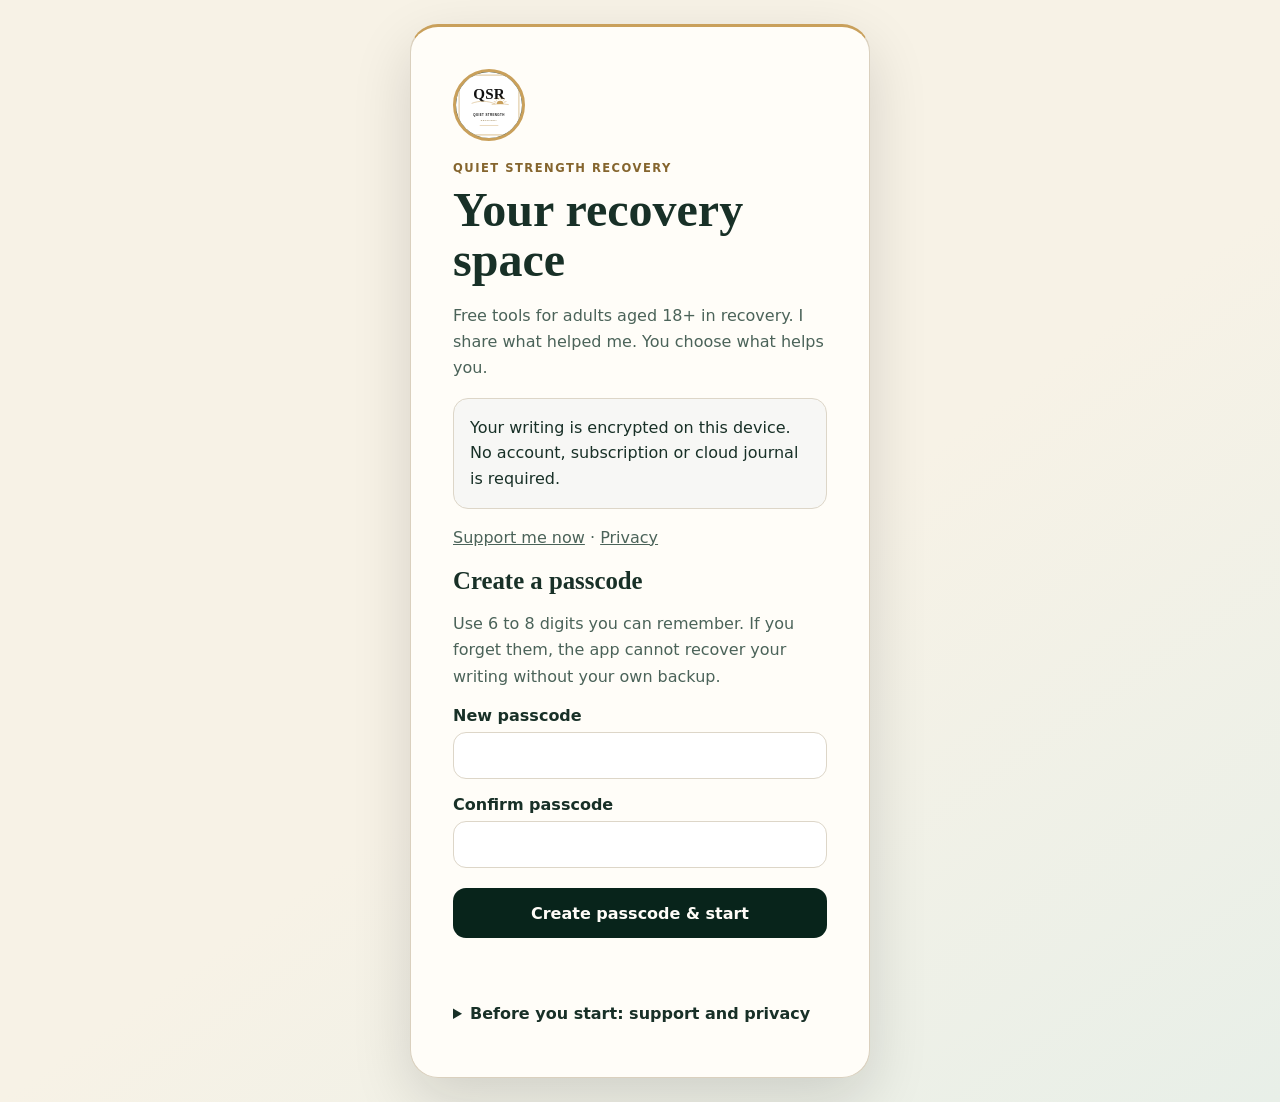
==== commit bac68e74: "Match PWA browser theme colour to Highland green" ====
--- a/index.html
+++ b/index.html
@@ -3,7 +3,7 @@
 <head>
   <meta charset="utf-8" />
   <meta name="viewport" content="width=device-width, initial-scale=1, viewport-fit=cover" />
-  <meta name="theme-color" content="#111111" />
+  <meta name="theme-color" content="#08241B" />
   <meta name="description" content="A free, optional self-guided recovery guide based on lived experience, with private on-device reflections, daily check-ins and practical tools." />
   <meta name="robots" content="index,follow" />
   <meta property="og:type" content="website" />
--- a/styles.css
+++ b/styles.css
@@ -169,3 +169,30 @@
 .qsr-project-links a:hover{color:#7A5A1E}
 a:focus-visible,button:focus-visible,input:focus-visible,select:focus-visible,textarea:focus-visible{outline-color:#7A5A1E}
 @media print{.qsr-project-links{display:none}}
+
+
+/* QSR HIGHLAND HERITAGE THEME • 2026-10-28 */
+:root{--qsr-forest:#03140F;--qsr-green:#08241B;--qsr-jade:#124A38;--qsr-gold:#C9A05B;--qsr-cream:#F7F2E6;--navy:#08241B;--navy2:#124A38;--navy-deep:#03140F;--ink:#183027;--muted:#4B6359;--paper:#FFFDF8;--cream:#F7F2E6;--gold:#C9A05B;--gold-ink:#85652E;--gold-soft:#E6CF91;--accentText:#85652E;--line:#DAD0BE;--blue:#EEF3ED;--green:#E6EEE6;--rose:#F7F1E8;--lav:#F3F0E7;--sand:#F7F2E6;--card:#FFFDF8;--moss:#EDF1E7;--accent:#124A38;--accent-hover:#215B45;--shadow:0 12px 32px rgba(3,20,15,.10)}
+html,body{background:var(--cream);color:var(--ink)}
+.topbar,.bottom-nav,.workbook-pager{background:rgba(247,242,230,.98);border-color:rgba(201,160,91,.36)}
+.brand-title,.brand-sub{color:var(--ink)}
+.brand-mark{border-color:var(--gold);background:var(--navy);color:var(--gold-soft)}
+.hero:not(section),.hero{background-image:linear-gradient(90deg,rgba(3,20,15,.94),rgba(3,20,15,.69)),url("https://cdn.shopify.com/s/files/1/1076/0860/5014/files/qsr-highland-heritage-website-hero.jpg?v=1793226134");background-size:cover;background-position:center center;color:#FFFDF8;border:1px solid rgba(201,160,91,.6)}
+.hero h1,.hero h2,.hero p,.hero .card-title{color:#FFFDF8}
+.hero .eyebrow{color:#E6CF91}
+.hero-btn{background:var(--gold);color:#03140F}
+.hero-btn.alt{background:rgba(3,20,15,.46);color:#FFFDF8;border-color:#C9A05B}
+.btn:not(.danger):not(.secondary):not(.gold){background:var(--navy);color:#FFFDF8}
+.btn.secondary{background:#FFFDF8;color:var(--navy);border:1px solid var(--line)}
+.btn.gold{background:var(--gold);color:#03140F;border-color:var(--gold)}
+.action-card.primary{background:var(--navy);color:#FFFDF8;border-color:var(--gold)}
+.action-card.primary .card-copy,.primary .card-copy{color:#EFE7D8}
+.auth-shell{background:linear-gradient(145deg,#F7F2E6 55%,#E8EFE8)}
+.auth-card,.guide-app,.app-card,.project,.hero-aside,.community-panel{border-top:3px solid #C9A05B}
+.card,.resource-card,.choice,.place-btn,.milestone-card,.certificate-page{border-color:var(--line)}
+.eyebrow,.section-kicker,.project-number,.qsr-install-eyebrow{color:#85652E}
+.qsr-project-links{background:#F7F2E6;color:#183027;border-color:#DAD0BE}
+.qsr-project-links a{color:#183027;text-decoration-color:#C9A05B}
+a:focus-visible,button:focus-visible,input:focus-visible,select:focus-visible,textarea:focus-visible{outline:3px solid #A4772E;outline-offset:3px}
+.high-contrast{--navy:#000000;--navy2:#111111;--ink:#000000;--muted:#333333;--line:#777777;--gold:#7A5A1E;--paper:#FFFFFF;--cream:#FFFFFF}
+@media print{.hero{background-image:none!important}}
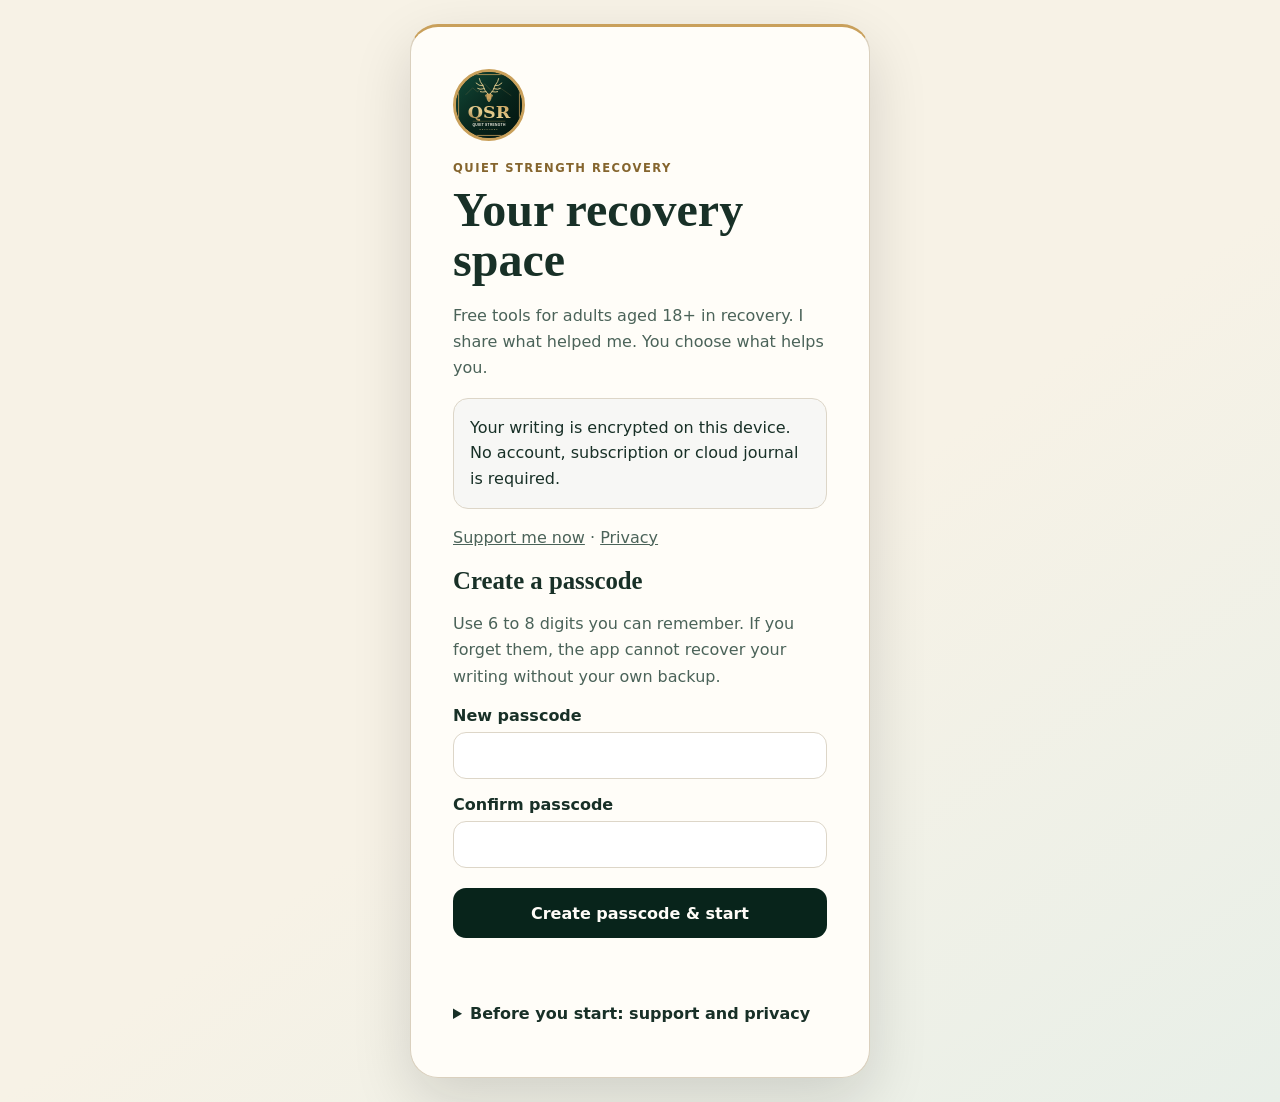
==== commit 2dbe772f: "Add Highland brand image to app social link previews" ====
--- a/index.html
+++ b/index.html
@@ -9,6 +9,9 @@
   <meta property="og:type" content="website" />
   <meta property="og:title" content="Quiet Strength Recovery — Free Recovery Guide" />
   <meta property="og:description" content="A free, optional self-guided recovery guide based on lived experience. Use what helps, leave what does not, at your own pace." />
+  <meta property="og:image" content="https://cdn.shopify.com/s/files/1/1076/0860/5014/files/qsr-highland-gold-logo-v2.png?v=1793226318" />
+  <meta property="og:image:alt" content="Quiet Strength Recovery Highland stag and gold logo" />
+  <meta name="twitter:image" content="https://cdn.shopify.com/s/files/1/1076/0860/5014/files/qsr-highland-gold-logo-v2.png?v=1793226318" />
   <meta name="twitter:card" content="summary" />
   <meta name="twitter:title" content="Quiet Strength Recovery — Free Recovery Guide" />
   <meta name="twitter:description" content="A free, optional self-guided recovery guide based on lived experience. Use what helps, leave what does not, at your own pace." />
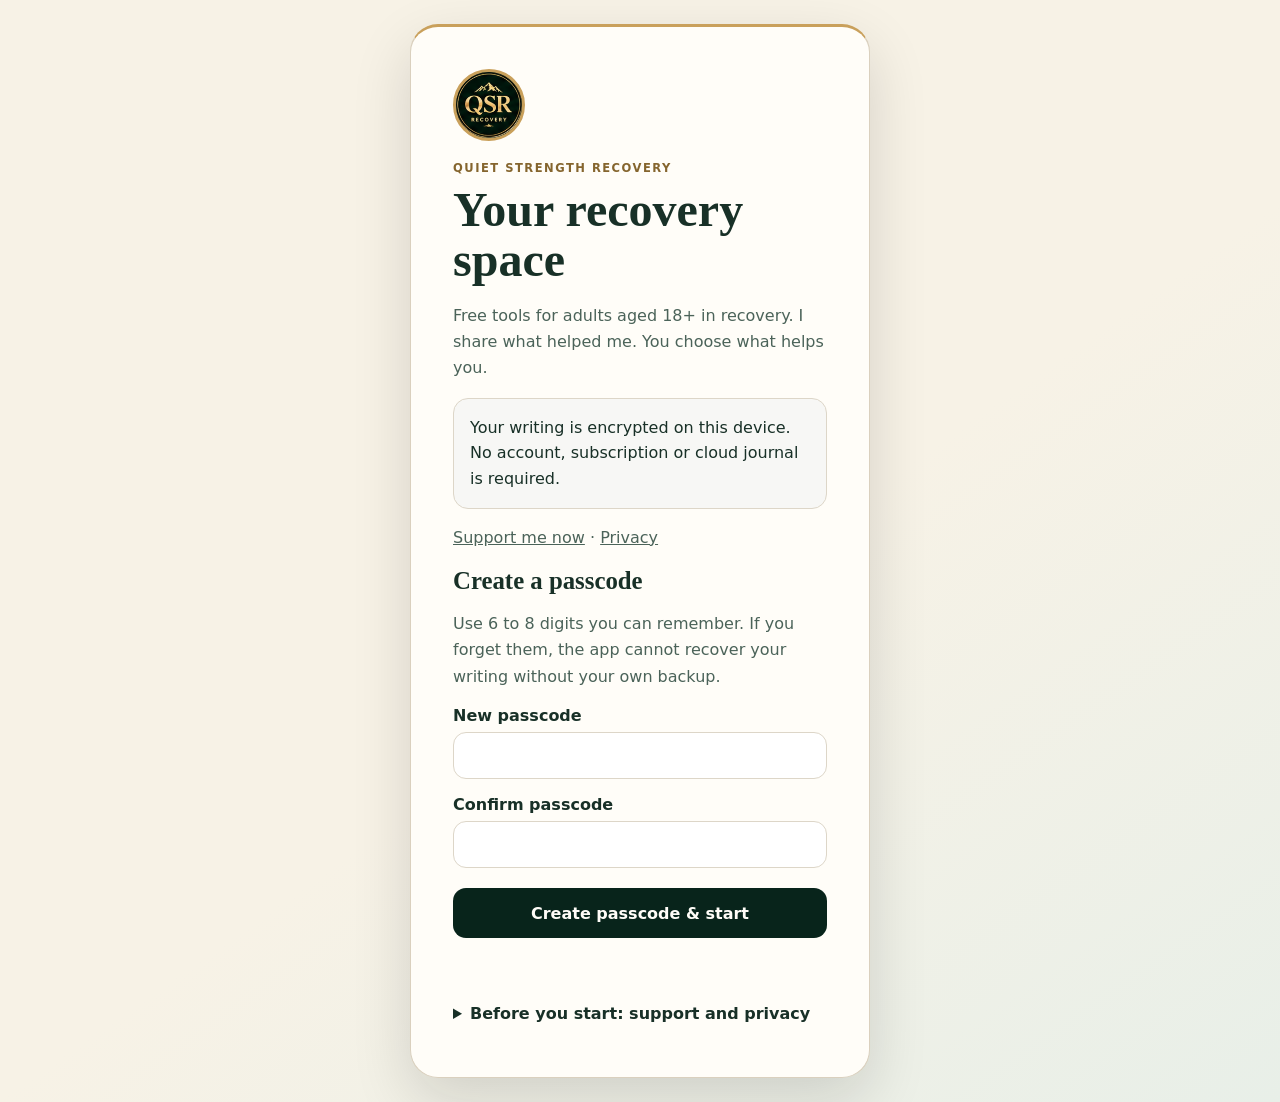
==== commit 6cefa31b: "Point link previews at the app's own roundel icon Co-Authored-By: Claude Opus 5.5 <noreply@anthropic" ====
--- a/index.html
+++ b/index.html
@@ -9,9 +9,9 @@
   <meta property="og:type" content="website" />
   <meta property="og:title" content="Quiet Strength Recovery — Free Recovery Guide" />
   <meta property="og:description" content="A free, optional self-guided recovery guide based on lived experience. Use what helps, leave what does not, at your own pace." />
-  <meta property="og:image" content="https://cdn.shopify.com/s/files/1/1076/0860/5014/files/qsr-highland-gold-logo-v2.png?v=1793226318" />
-  <meta property="og:image:alt" content="Quiet Strength Recovery Highland stag and gold logo" />
-  <meta name="twitter:image" content="https://cdn.shopify.com/s/files/1/1076/0860/5014/files/qsr-highland-gold-logo-v2.png?v=1793226318" />
+  <meta property="og:image" content="https://quietstrengthrecovery.co.uk/apps/strength/assets/icon-512.png" />
+  <meta property="og:image:alt" content="Quiet Strength Recovery QSR roundel logo" />
+  <meta name="twitter:image" content="https://quietstrengthrecovery.co.uk/apps/strength/assets/icon-512.png" />
   <meta name="twitter:card" content="summary" />
   <meta name="twitter:title" content="Quiet Strength Recovery — Free Recovery Guide" />
   <meta name="twitter:description" content="A free, optional self-guided recovery guide based on lived experience. Use what helps, leave what does not, at your own pace." />
--- a/styles.css
+++ b/styles.css
@@ -177,7 +177,7 @@
 .topbar,.bottom-nav,.workbook-pager{background:rgba(247,242,230,.98);border-color:rgba(201,160,91,.36)}
 .brand-title,.brand-sub{color:var(--ink)}
 .brand-mark{border-color:var(--gold);background:var(--navy);color:var(--gold-soft)}
-.hero:not(section),.hero{background-image:linear-gradient(90deg,rgba(3,20,15,.94),rgba(3,20,15,.69)),url("https://cdn.shopify.com/s/files/1/1076/0860/5014/files/qsr-highland-heritage-website-hero.jpg?v=1793226134");background-size:cover;background-position:center center;color:#FFFDF8;border:1px solid rgba(201,160,91,.6)}
+.hero:not(section),.hero{background-image:linear-gradient(135deg,#124A38 0%,#08241B 55%,#03140F 100%);color:#FFFDF8;border:1px solid rgba(201,160,91,.6)}
 .hero h1,.hero h2,.hero p,.hero .card-title{color:#FFFDF8}
 .hero .eyebrow{color:#E6CF91}
 .hero-btn{background:var(--gold);color:#03140F}
--- a/next-step.css
+++ b/next-step.css
@@ -1,3 +1,5 @@
 .today-focus{margin:18px 0;display:grid;grid-template-columns:1fr 1fr;gap:14px}.today-focus .card{margin:0;padding:22px}.today-focus h2{font-size:1.4rem;line-height:1.25;margin:8px 0}.today-focus p{line-height:1.6}.today-focus .btn{min-height:46px}.workbook-save-bar{display:flex;align-items:center;justify-content:space-between;gap:12px;flex-wrap:wrap;padding:18px;margin:24px 0;border:1px solid var(--line,#DDD6C8);border-radius:18px;background:var(--paper,#FFFFFF)}.workbook-save-bar p{margin:0;font-size:.9rem;line-height:1.5}.workbook-save-bar .toolbar{margin:0}.support-now-page{max-width:960px;margin:0 auto;padding:28px 20px 48px;color:var(--ink,#111111)}.support-now-heading{margin:30px 0 20px}.support-now-heading h1{font-size:clamp(2rem,6vw,3.4rem);line-height:1.1}.support-now-heading p{max-width:650px;font-size:1.1rem;line-height:1.7}.support-emergency{display:flex;flex-direction:column;gap:8px;border:2px solid #935244;border-radius:16px;padding:18px;color:inherit;text-decoration:none;margin:20px 0;background:#FBF6EA}.support-emergency span{line-height:1.5}.support-now-grid{display:grid;grid-template-columns:1fr 1fr;gap:18px}.support-now-grid .card{margin:0;padding:24px}.support-now-grid h2{font-size:1.5rem;line-height:1.3;margin:12px 0}.support-now-grid p{line-height:1.7}.grounding-list{padding-left:24px;line-height:2}.grounding-list strong{display:inline-block;min-width:22px}.support-timer{font-size:3.5rem;line-height:1.4;font-weight:700;font-variant-numeric:tabular-nums;margin:12px 0}.support-now-note{line-height:1.6;font-size:.95rem;margin-top:26px}.top-actions .support-top-link{min-height:42px}.save-state-message{display:block;max-width:520px}.today-focus .resume-time{font-size:.85rem}.support-now-page a:focus-visible,.support-now-page button:focus-visible,.today-focus a:focus-visible{outline:3px solid #b47727;outline-offset:4px}@media(max-width:600px){.today-focus,.support-now-grid{grid-template-columns:1fr}.today-focus .card,.support-now-grid .card{padding:20px}.support-now-page{padding:20px 16px 36px}.workbook-save-bar{align-items:flex-start;flex-direction:column}.top-actions{flex-wrap:wrap}.top-actions .support-top-link{font-size:.85rem;padding:9px 12px}}@media print{.workbook-save-bar,.support-now-page>.btn,.support-emergency{display:none}}
 
 @media(max-width:600px){.topbar .brand{gap:8px;min-width:0}.topbar .brand-title{max-width:135px;font-size:.88rem}.topbar .brand-mark{width:34px;height:34px;flex-shrink:0}.topbar .top-actions{flex-wrap:nowrap}.topbar .support-top-link{display:inline-flex!important;align-items:center;max-width:90px;min-height:42px;font-size:.78rem;padding:7px 9px;white-space:normal;text-align:center}}
+
+.calm-home .explore-home-hero{padding:14px 18px!important;border-radius:22px}.calm-home .explore-home-hero h1{font-size:clamp(1.45rem,5vw,2.2rem)!important;margin:.05em 0 0}.calm-home .explore-home-hero .eyebrow{margin-bottom:6px;color:var(--gold-ink,#7A5A1E)!important}.calm-home .explore-home-hero h1{color:var(--ink,#111111)!important}.calm-home .today-focus{grid-template-columns:1fr;margin:12px 0}.calm-home .today-focus .card{padding:16px 18px}.calm-home .today-focus h2{font-size:1.25rem;margin:6px 0}.calm-home .today-focus p{margin:0 0 10px;line-height:1.5}.calm-home .explore-home-support{margin:12px 0;padding:13px 16px}.calm-home .section-title{position:absolute;width:1px;height:1px;margin:-1px;padding:0;overflow:hidden;clip:rect(0 0 0 0);white-space:nowrap;border:0}.calm-home .explore-tool-finder .explore-result-count{margin:6px 0}.calm-home .explore-tool-finder:has(#exploreToolSearch:placeholder-shown) .explore-result-count{position:absolute;width:1px;height:1px;margin:-1px;padding:0;overflow:hidden;clip:rect(0 0 0 0);white-space:nowrap;border:0}.calm-home .explore-tool-finder:has(#exploreToolSearch:placeholder-shown) .explore-tool-list{display:none}.calm-more{margin:12px 0;border:1px solid var(--line,#DDD6C8);border-radius:16px;background:var(--paper,#FFFFFF)}.calm-more>summary{cursor:pointer;font-weight:750;min-height:48px;display:flex;align-items:center;padding:0 16px;list-style:none}.calm-more>summary::-webkit-details-marker{display:none}.calm-more>summary:after{content:"+";margin-left:auto;font-size:1.3rem}.calm-more[open]>summary:after{content:"\2212"}.calm-more>*:not(summary){margin-left:14px;margin-right:14px}.calm-more[open]{padding-bottom:12px}.calm-more>summary:focus-visible{outline:3px solid var(--gold,#C9A05B);outline-offset:3px}
